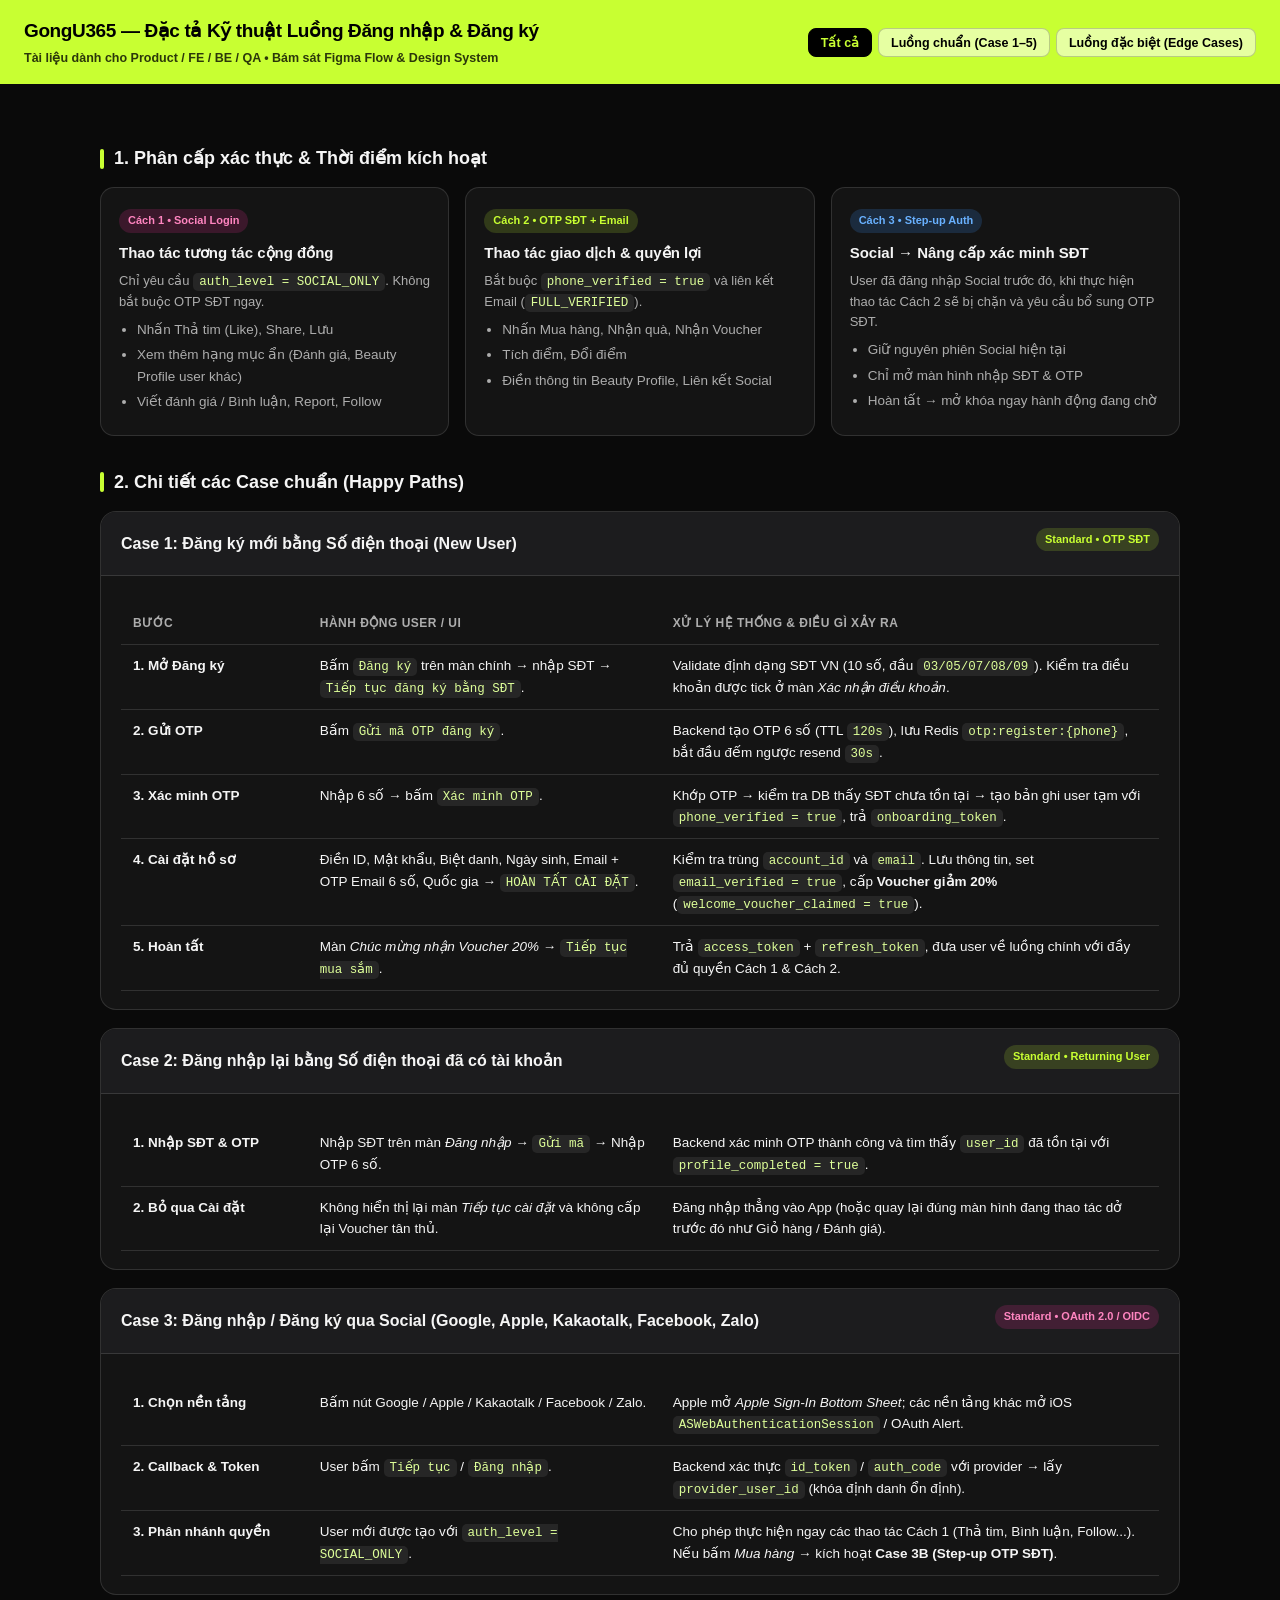
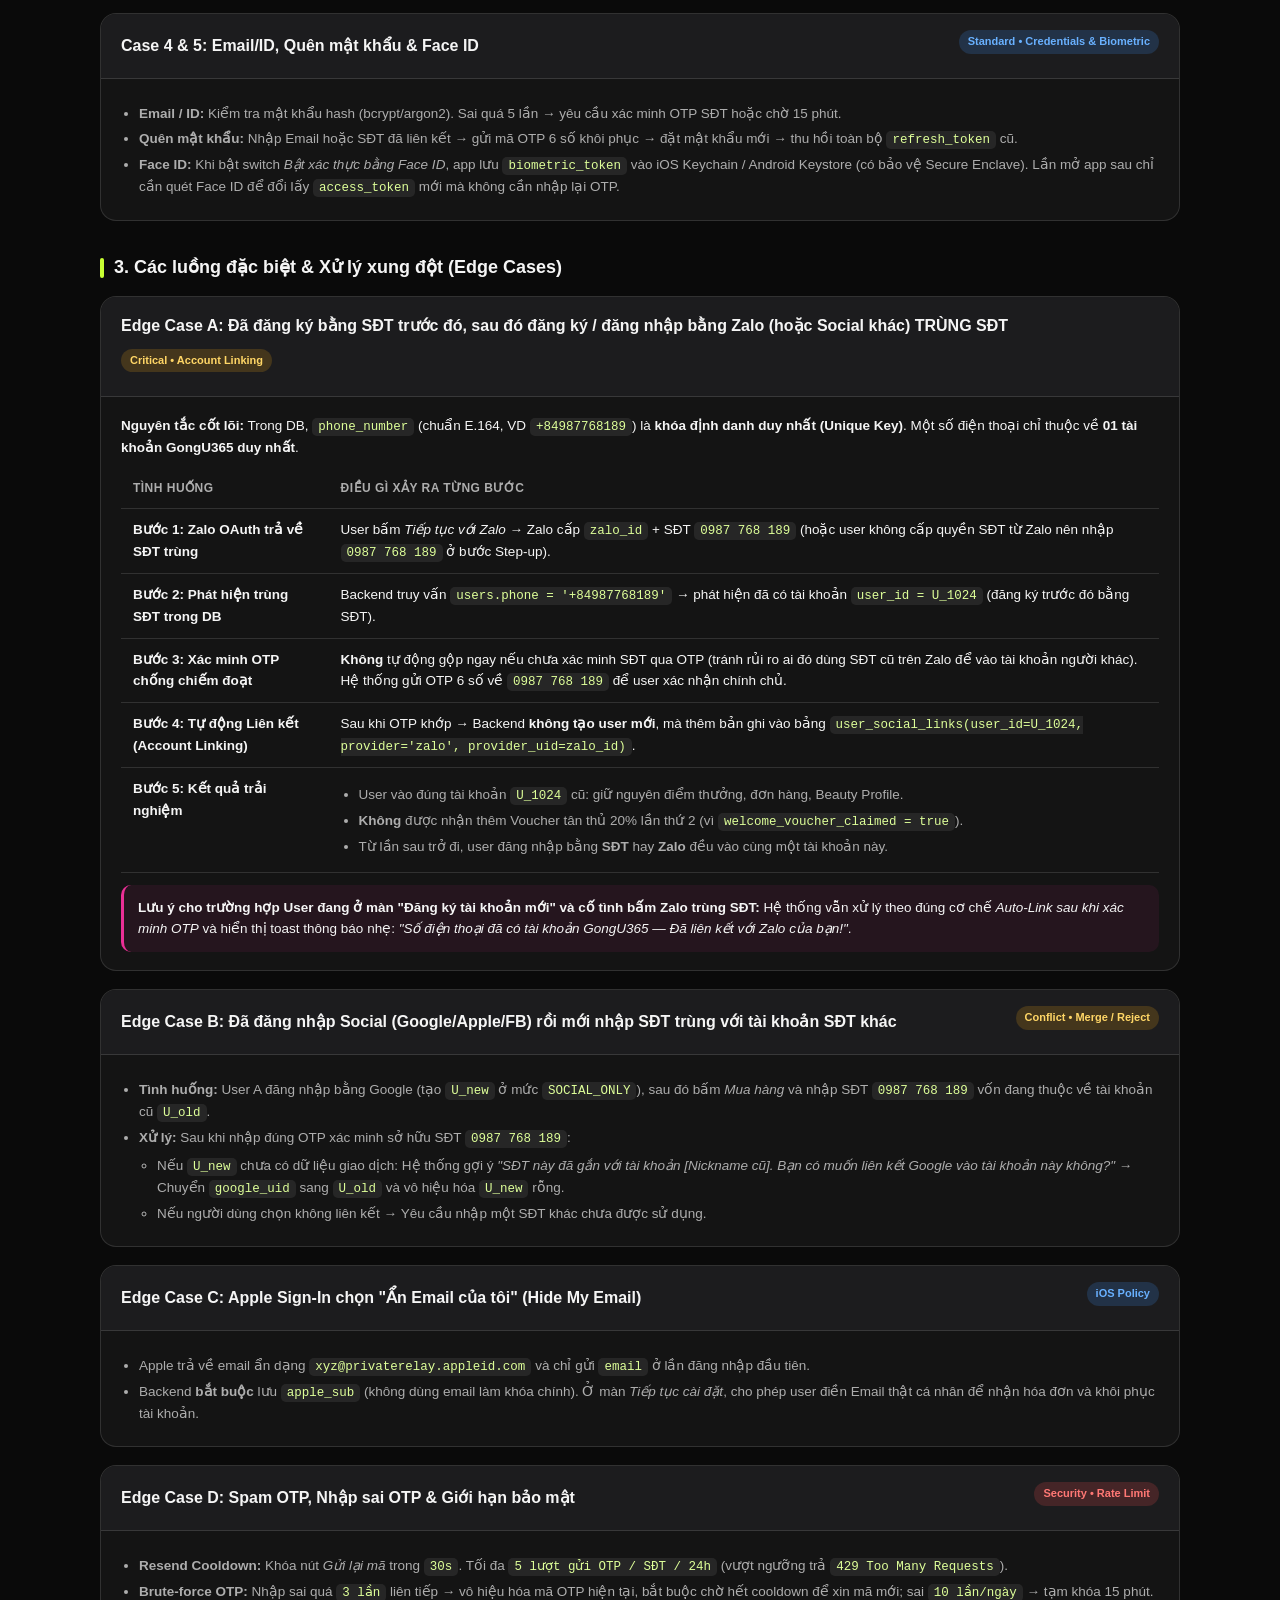
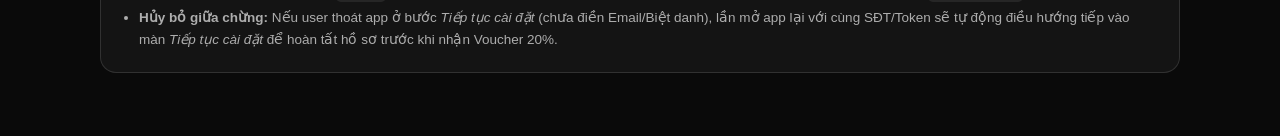
==== tech-spec.html @ d31e87d0 "docs: add technical login & edge-cases HTML spec" ====
<!DOCTYPE html>
<html lang="vi">
  <head>
    <meta charset="UTF-8" />
    <meta name="viewport" content="width=device-width, initial-scale=1.0" />
    <title>GongU365 — Tài liệu Kỹ thuật Luồng Đăng nhập &amp; Edge Cases</title>
    <style>
      :root {
        --bg: #0a0a0a;
        --surface: #141414;
        --surface-2: #1c1c1e;
        --border: rgba(255, 255, 255, 0.12);
        --text: #f5f5f5;
        --muted: rgba(255, 255, 255, 0.65);
        --lime: #c8ff32;
        --soft-lime: #deff99;
        --pink: #eb2f96;
        --green: #52c41a;
        --amber: #faad14;
        --red: #ff4d4f;
        --blue: #4096ff;
      }

      * {
        box-sizing: border-box;
      }

      body {
        margin: 0;
        font-family: "Inter", -apple-system, BlinkMacSystemFont, "Segoe UI", Roboto, sans-serif;
        background: var(--bg);
        color: var(--text);
        line-height: 1.6;
      }

      .topbar {
        background: var(--lime);
        color: #000;
        padding: 16px 24px;
        position: sticky;
        top: 0;
        z-index: 20;
        display: flex;
        flex-wrap: wrap;
        align-items: center;
        justify-content: space-between;
        gap: 12px;
      }

      .topbar h1 {
        margin: 0;
        font-size: 19px;
        font-weight: 800;
        letter-spacing: -0.02em;
      }

      .topbar p {
        margin: 2px 0 0;
        font-size: 12.5px;
        font-weight: 600;
        opacity: 0.78;
      }

      .filter-bar {
        display: flex;
        gap: 6px;
        flex-wrap: wrap;
      }

      .filter-btn {
        border: 1px solid rgba(0, 0, 0, 0.2);
        background: rgba(255, 255, 255, 0.55);
        color: #000;
        padding: 6px 12px;
        border-radius: 8px;
        font-size: 12.5px;
        font-weight: 700;
        cursor: pointer;
      }

      .filter-btn.active {
        background: #000;
        color: var(--lime);
        border-color: #000;
      }

      .container {
        max-width: 1120px;
        margin: 0 auto;
        padding: 28px 20px 60px;
      }

      .section-title {
        font-size: 18px;
        font-weight: 800;
        margin: 32px 0 14px;
        display: flex;
        align-items: center;
        gap: 10px;
      }

      .section-title::before {
        content: "";
        width: 4px;
        height: 20px;
        background: var(--lime);
        border-radius: 4px;
      }

      .grid-3 {
        display: grid;
        grid-template-columns: repeat(3, 1fr);
        gap: 16px;
      }

      @media (max-width: 860px) {
        .grid-3 {
          grid-template-columns: 1fr;
        }
      }

      .card {
        background: var(--surface);
        border: 1px solid var(--border);
        border-radius: 14px;
        padding: 18px;
      }

      .badge {
        display: inline-block;
        font-size: 11px;
        font-weight: 700;
        padding: 3px 9px;
        border-radius: 999px;
        margin-bottom: 8px;
      }

      .badge.lime { background: rgba(200, 255, 50, 0.16); color: var(--lime); }
      .badge.pink { background: rgba(235, 47, 150, 0.18); color: #ff85c0; }
      .badge.blue { background: rgba(64, 150, 255, 0.18); color: #69b1ff; }
      .badge.amber { background: rgba(250, 173, 20, 0.18); color: #ffd666; }
      .badge.red { background: rgba(255, 77, 79, 0.18); color: #ff7875; }

      .case-card {
        background: var(--surface);
        border: 1px solid var(--border);
        border-radius: 16px;
        margin-bottom: 18px;
        overflow: hidden;
      }

      .case-head {
        padding: 16px 20px;
        background: var(--surface-2);
        border-bottom: 1px solid var(--border);
        display: flex;
        flex-wrap: wrap;
        align-items: center;
        justify-content: space-between;
        gap: 10px;
      }

      .case-head h3 {
        margin: 0;
        font-size: 16px;
        font-weight: 700;
      }

      .case-body {
        padding: 18px 20px;
      }

      .step-table {
        width: 100%;
        border-collapse: collapse;
        margin-top: 10px;
        font-size: 13.5px;
      }

      .step-table th,
      .step-table td {
        text-align: left;
        padding: 10px 12px;
        border-bottom: 1px solid var(--border);
        vertical-align: top;
      }

      .step-table th {
        color: var(--muted);
        font-size: 12px;
        text-transform: uppercase;
        letter-spacing: 0.04em;
      }

      code {
        background: rgba(255, 255, 255, 0.08);
        padding: 2px 6px;
        border-radius: 5px;
        font-family: ui-monospace, SFMono-Regular, Menlo, monospace;
        font-size: 12.5px;
        color: var(--soft-lime);
      }

      .callout {
        margin-top: 12px;
        padding: 12px 14px;
        border-radius: 10px;
        border-left: 3px solid var(--pink);
        background: rgba(235, 47, 150, 0.08);
        font-size: 13.5px;
      }

      .callout.warn {
        border-left-color: var(--amber);
        background: rgba(250, 173, 20, 0.08);
      }

      ul {
        margin: 6px 0 0;
        padding-left: 18px;
        font-size: 13.5px;
        color: var(--muted);
      }

      li {
        margin-bottom: 4px;
      }

      .hidden {
        display: none !important;
      }
    </style>
  </head>
  <body>
    <header class="topbar">
      <div>
        <h1>GongU365 — Đặc tả Kỹ thuật Luồng Đăng nhập &amp; Đăng ký</h1>
        <p>Tài liệu dành cho Product / FE / BE / QA • Bám sát Figma Flow &amp; Design System</p>
      </div>
      <div class="filter-bar">
        <button class="filter-btn active" data-filter="all">Tất cả</button>
        <button class="filter-btn" data-filter="standard">Luồng chuẩn (Case 1–5)</button>
        <button class="filter-btn" data-filter="edge">Luồng đặc biệt (Edge Cases)</button>
      </div>
    </header>

    <main class="container">
      <!-- 1. Ma trận Trigger -->
      <h2 class="section-title">1. Phân cấp xác thực &amp; Thời điểm kích hoạt</h2>
      <div class="grid-3">
        <div class="card">
          <span class="badge pink">Cách 1 • Social Login</span>
          <h3 style="margin:0 0 6px;font-size:15px;">Thao tác tương tác cộng đồng</h3>
          <p style="margin:0;font-size:13px;color:var(--muted);">
            Chỉ yêu cầu <code>auth_level = SOCIAL_ONLY</code>. Không bắt buộc OTP SĐT ngay.
          </p>
          <ul>
            <li>Nhấn Thả tim (Like), Share, Lưu</li>
            <li>Xem thêm hạng mục ẩn (Đánh giá, Beauty Profile user khác)</li>
            <li>Viết đánh giá / Bình luận, Report, Follow</li>
          </ul>
        </div>
        <div class="card">
          <span class="badge lime">Cách 2 • OTP SĐT + Email</span>
          <h3 style="margin:0 0 6px;font-size:15px;">Thao tác giao dịch &amp; quyền lợi</h3>
          <p style="margin:0;font-size:13px;color:var(--muted);">
            Bắt buộc <code>phone_verified = true</code> và liên kết Email (<code>FULL_VERIFIED</code>).
          </p>
          <ul>
            <li>Nhấn Mua hàng, Nhận quà, Nhận Voucher</li>
            <li>Tích điểm, Đổi điểm</li>
            <li>Điền thông tin Beauty Profile, Liên kết Social</li>
          </ul>
        </div>
        <div class="card">
          <span class="badge blue">Cách 3 • Step-up Auth</span>
          <h3 style="margin:0 0 6px;font-size:15px;">Social → Nâng cấp xác minh SĐT</h3>
          <p style="margin:0;font-size:13px;color:var(--muted);">
            User đã đăng nhập Social trước đó, khi thực hiện thao tác Cách 2 sẽ bị chặn và yêu cầu bổ sung OTP SĐT.
          </p>
          <ul>
            <li>Giữ nguyên phiên Social hiện tại</li>
            <li>Chỉ mở màn hình nhập SĐT &amp; OTP</li>
            <li>Hoàn tất → mở khóa ngay hành động đang chờ</li>
          </ul>
        </div>
      </div>

      <!-- 2. Luồng chuẩn -->
      <h2 class="section-title" data-group="standard">2. Chi tiết các Case chuẩn (Happy Paths)</h2>

      <article class="case-card" data-group="standard">
        <div class="case-head">
          <h3>Case 1: Đăng ký mới bằng Số điện thoại (New User)</h3>
          <span class="badge lime">Standard • OTP SĐT</span>
        </div>
        <div class="case-body">
          <table class="step-table">
            <thead>
              <tr>
                <th style="width:18%">Bước</th>
                <th style="width:34%">Hành động User / UI</th>
                <th>Xử lý hệ thống &amp; Điều gì xảy ra</th>
              </tr>
            </thead>
            <tbody>
              <tr>
                <td><strong>1. Mở Đăng ký</strong></td>
                <td>Bấm <code>Đăng ký</code> trên màn chính → nhập SĐT → <code>Tiếp tục đăng ký bằng SĐT</code>.</td>
                <td>Validate định dạng SĐT VN (10 số, đầu <code>03/05/07/08/09</code>). Kiểm tra điều khoản được tick ở màn <em>Xác nhận điều khoản</em>.</td>
              </tr>
              <tr>
                <td><strong>2. Gửi OTP</strong></td>
                <td>Bấm <code>Gửi mã OTP đăng ký</code>.</td>
                <td>Backend tạo OTP 6 số (TTL <code>120s</code>), lưu Redis <code>otp:register:{phone}</code>, bắt đầu đếm ngược resend <code>30s</code>.</td>
              </tr>
              <tr>
                <td><strong>3. Xác minh OTP</strong></td>
                <td>Nhập 6 số → bấm <code>Xác minh OTP</code>.</td>
                <td>Khớp OTP → kiểm tra DB thấy SĐT chưa tồn tại → tạo bản ghi user tạm với <code>phone_verified = true</code>, trả <code>onboarding_token</code>.</td>
              </tr>
              <tr>
                <td><strong>4. Cài đặt hồ sơ</strong></td>
                <td>Điền ID, Mật khẩu, Biệt danh, Ngày sinh, Email + OTP Email 6 số, Quốc gia → <code>HOÀN TẤT CÀI ĐẶT</code>.</td>
                <td>Kiểm tra trùng <code>account_id</code> và <code>email</code>. Lưu thông tin, set <code>email_verified = true</code>, cấp <strong>Voucher giảm 20%</strong> (<code>welcome_voucher_claimed = true</code>).</td>
              </tr>
              <tr>
                <td><strong>5. Hoàn tất</strong></td>
                <td>Màn <em>Chúc mừng nhận Voucher 20%</em> → <code>Tiếp tục mua sắm</code>.</td>
                <td>Trả <code>access_token</code> + <code>refresh_token</code>, đưa user về luồng chính với đầy đủ quyền Cách 1 &amp; Cách 2.</td>
              </tr>
            </tbody>
          </table>
        </div>
      </article>

      <article class="case-card" data-group="standard">
        <div class="case-head">
          <h3>Case 2: Đăng nhập lại bằng Số điện thoại đã có tài khoản</h3>
          <span class="badge lime">Standard • Returning User</span>
        </div>
        <div class="case-body">
          <table class="step-table">
            <tbody>
              <tr>
                <td style="width:18%"><strong>1. Nhập SĐT &amp; OTP</strong></td>
                <td style="width:34%">Nhập SĐT trên màn <em>Đăng nhập</em> → <code>Gửi mã</code> → Nhập OTP 6 số.</td>
                <td>Backend xác minh OTP thành công và tìm thấy <code>user_id</code> đã tồn tại với <code>profile_completed = true</code>.</td>
              </tr>
              <tr>
                <td><strong>2. Bỏ qua Cài đặt</strong></td>
                <td>Không hiển thị lại màn <em>Tiếp tục cài đặt</em> và không cấp lại Voucher tân thủ.</td>
                <td>Đăng nhập thẳng vào App (hoặc quay lại đúng màn hình đang thao tác dở trước đó như Giỏ hàng / Đánh giá).</td>
              </tr>
            </tbody>
          </table>
        </div>
      </article>

      <article class="case-card" data-group="standard">
        <div class="case-head">
          <h3>Case 3: Đăng nhập / Đăng ký qua Social (Google, Apple, Kakaotalk, Facebook, Zalo)</h3>
          <span class="badge pink">Standard • OAuth 2.0 / OIDC</span>
        </div>
        <div class="case-body">
          <table class="step-table">
            <tbody>
              <tr>
                <td style="width:18%"><strong>1. Chọn nền tảng</strong></td>
                <td style="width:34%">Bấm nút Google / Apple / Kakaotalk / Facebook / Zalo.</td>
                <td>Apple mở <em>Apple Sign-In Bottom Sheet</em>; các nền tảng khác mở iOS <code>ASWebAuthenticationSession</code> / OAuth Alert.</td>
              </tr>
              <tr>
                <td><strong>2. Callback &amp; Token</strong></td>
                <td>User bấm <code>Tiếp tục</code> / <code>Đăng nhập</code>.</td>
                <td>Backend xác thực <code>id_token</code> / <code>auth_code</code> với provider → lấy <code>provider_user_id</code> (khóa định danh ổn định).</td>
              </tr>
              <tr>
                <td><strong>3. Phân nhánh quyền</strong></td>
                <td>User mới được tạo với <code>auth_level = SOCIAL_ONLY</code>.</td>
                <td>Cho phép thực hiện ngay các thao tác Cách 1 (Thả tim, Bình luận, Follow...). Nếu bấm <em>Mua hàng</em> → kích hoạt <strong>Case 3B (Step-up OTP SĐT)</strong>.</td>
              </tr>
            </tbody>
          </table>
        </div>
      </article>

      <article class="case-card" data-group="standard">
        <div class="case-head">
          <h3>Case 4 &amp; 5: Email/ID, Quên mật khẩu &amp; Face ID</h3>
          <span class="badge blue">Standard • Credentials &amp; Biometric</span>
        </div>
        <div class="case-body">
          <ul>
            <li><strong>Email / ID:</strong> Kiểm tra mật khẩu hash (bcrypt/argon2). Sai quá 5 lần → yêu cầu xác minh OTP SĐT hoặc chờ 15 phút.</li>
            <li><strong>Quên mật khẩu:</strong> Nhập Email hoặc SĐT đã liên kết → gửi mã OTP 6 số khôi phục → đặt mật khẩu mới → thu hồi toàn bộ <code>refresh_token</code> cũ.</li>
            <li><strong>Face ID:</strong> Khi bật switch <em>Bật xác thực bằng Face ID</em>, app lưu <code>biometric_token</code> vào iOS Keychain / Android Keystore (có bảo vệ Secure Enclave). Lần mở app sau chỉ cần quét Face ID để đổi lấy <code>access_token</code> mới mà không cần nhập lại OTP.</li>
          </ul>
        </div>
      </article>

      <!-- 3. Các luồng đặc biệt (Edge Cases) -->
      <h2 class="section-title" data-group="edge">3. Các luồng đặc biệt &amp; Xử lý xung đột (Edge Cases)</h2>

      <article class="case-card" data-group="edge">
        <div class="case-head">
          <h3>Edge Case A: Đã đăng ký bằng SĐT trước đó, sau đó đăng ký / đăng nhập bằng Zalo (hoặc Social khác) TRÙNG SĐT</h3>
          <span class="badge amber">Critical • Account Linking</span>
        </div>
        <div class="case-body">
          <p style="margin:0 0 10px;font-size:13.5px;">
            <strong>Nguyên tắc cốt lõi:</strong> Trong DB, <code>phone_number</code> (chuẩn E.164, VD <code>+84987768189</code>) là <strong>khóa định danh duy nhất (Unique Key)</strong>. Một số điện thoại chỉ thuộc về <strong>01 tài khoản GongU365 duy nhất</strong>.
          </p>
          <table class="step-table">
            <thead>
              <tr>
                <th style="width:20%">Tình huống</th>
                <th>Điều gì xảy ra từng bước</th>
              </tr>
            </thead>
            <tbody>
              <tr>
                <td><strong>Bước 1: Zalo OAuth trả về SĐT trùng</strong></td>
                <td>User bấm <em>Tiếp tục với Zalo</em> → Zalo cấp <code>zalo_id</code> + SĐT <code>0987 768 189</code> (hoặc user không cấp quyền SĐT từ Zalo nên nhập <code>0987 768 189</code> ở bước Step-up).</td>
              </tr>
              <tr>
                <td><strong>Bước 2: Phát hiện trùng SĐT trong DB</strong></td>
                <td>Backend truy vấn <code>users.phone = '+84987768189'</code> → phát hiện đã có tài khoản <code>user_id = U_1024</code> (đăng ký trước đó bằng SĐT).</td>
              </tr>
              <tr>
                <td><strong>Bước 3: Xác minh OTP chống chiếm đoạt</strong></td>
                <td><strong>Không</strong> tự động gộp ngay nếu chưa xác minh SĐT qua OTP (tránh rủi ro ai đó dùng SĐT cũ trên Zalo để vào tài khoản người khác). Hệ thống gửi OTP 6 số về <code>0987 768 189</code> để user xác nhận chính chủ.</td>
              </tr>
              <tr>
                <td><strong>Bước 4: Tự động Liên kết (Account Linking)</strong></td>
                <td>Sau khi OTP khớp → Backend <strong>không tạo user mới</strong>, mà thêm bản ghi vào bảng <code>user_social_links(user_id=U_1024, provider='zalo', provider_uid=zalo_id)</code>.</td>
              </tr>
              <tr>
                <td><strong>Bước 5: Kết quả trải nghiệm</strong></td>
                <td>
                  <ul>
                    <li>User vào đúng tài khoản <code>U_1024</code> cũ: giữ nguyên điểm thưởng, đơn hàng, Beauty Profile.</li>
                    <li><strong>Không</strong> được nhận thêm Voucher tân thủ 20% lần thứ 2 (vì <code>welcome_voucher_claimed = true</code>).</li>
                    <li>Từ lần sau trở đi, user đăng nhập bằng <strong>SĐT</strong> hay <strong>Zalo</strong> đều vào cùng một tài khoản này.</li>
                  </ul>
                </td>
              </tr>
            </tbody>
          </table>
          <div class="callout">
            <strong>Lưu ý cho trường hợp User đang ở màn "Đăng ký tài khoản mới" và cố tình bấm Zalo trùng SĐT:</strong> Hệ thống vẫn xử lý theo đúng cơ chế <em>Auto-Link sau khi xác minh OTP</em> và hiển thị toast thông báo nhẹ: <em>"Số điện thoại đã có tài khoản GongU365 — Đã liên kết với Zalo của bạn!"</em>.
          </div>
        </div>
      </article>

      <article class="case-card" data-group="edge">
        <div class="case-head">
          <h3>Edge Case B: Đã đăng nhập Social (Google/Apple/FB) rồi mới nhập SĐT trùng với tài khoản SĐT khác</h3>
          <span class="badge amber">Conflict • Merge / Reject</span>
        </div>
        <div class="case-body">
          <ul>
            <li><strong>Tình huống:</strong> User A đăng nhập bằng Google (tạo <code>U_new</code> ở mức <code>SOCIAL_ONLY</code>), sau đó bấm <em>Mua hàng</em> và nhập SĐT <code>0987 768 189</code> vốn đang thuộc về tài khoản cũ <code>U_old</code>.</li>
            <li><strong>Xử lý:</strong> Sau khi nhập đúng OTP xác minh sở hữu SĐT <code>0987 768 189</code>:
              <ul>
                <li>Nếu <code>U_new</code> chưa có dữ liệu giao dịch: Hệ thống gợi ý <em>"SĐT này đã gắn với tài khoản [Nickname cũ]. Bạn có muốn liên kết Google vào tài khoản này không?"</em> → Chuyển <code>google_uid</code> sang <code>U_old</code> và vô hiệu hóa <code>U_new</code> rỗng.</li>
                <li>Nếu người dùng chọn không liên kết → Yêu cầu nhập một SĐT khác chưa được sử dụng.</li>
              </ul>
            </li>
          </ul>
        </div>
      </article>

      <article class="case-card" data-group="edge">
        <div class="case-head">
          <h3>Edge Case C: Apple Sign-In chọn "Ẩn Email của tôi" (Hide My Email)</h3>
          <span class="badge blue">iOS Policy</span>
        </div>
        <div class="case-body">
          <ul>
            <li>Apple trả về email ẩn dạng <code>xyz@privaterelay.appleid.com</code> và chỉ gửi <code>email</code> ở lần đăng nhập đầu tiên.</li>
            <li>Backend <strong>bắt buộc</strong> lưu <code>apple_sub</code> (không dùng email làm khóa chính). Ở màn <em>Tiếp tục cài đặt</em>, cho phép user điền Email thật cá nhân để nhận hóa đơn và khôi phục tài khoản.</li>
          </ul>
        </div>
      </article>

      <article class="case-card" data-group="edge">
        <div class="case-head">
          <h3>Edge Case D: Spam OTP, Nhập sai OTP &amp; Giới hạn bảo mật</h3>
          <span class="badge red">Security • Rate Limit</span>
        </div>
        <div class="case-body">
          <ul>
            <li><strong>Resend Cooldown:</strong> Khóa nút <em>Gửi lại mã</em> trong <code>30s</code>. Tối đa <code>5 lượt gửi OTP / SĐT / 24h</code> (vượt ngưỡng trả <code>429 Too Many Requests</code>).</li>
            <li><strong>Brute-force OTP:</strong> Nhập sai quá <code>3 lần</code> liên tiếp → vô hiệu hóa mã OTP hiện tại, bắt buộc chờ hết cooldown để xin mã mới; sai <code>10 lần/ngày</code> → tạm khóa 15 phút.</li>
            <li><strong>Hủy bỏ giữa chừng:</strong> Nếu user thoát app ở bước <em>Tiếp tục cài đặt</em> (chưa điền Email/Biệt danh), lần mở app lại với cùng SĐT/Token sẽ tự động điều hướng tiếp vào màn <em>Tiếp tục cài đặt</em> để hoàn tất hồ sơ trước khi nhận Voucher 20%.</li>
          </ul>
        </div>
      </article>
    </main>

    <script>
      document.querySelectorAll(".filter-btn").forEach((btn) => {
        btn.addEventListener("click", () => {
          document.querySelectorAll(".filter-btn").forEach((b) => b.classList.remove("active"));
          btn.classList.add("active");
          const f = btn.dataset.filter;
          document.querySelectorAll("[data-group]").forEach((el) => {
            if (f === "all" || el.dataset.group === f) {
              el.classList.remove("hidden");
            } else {
              el.classList.add("hidden");
            }
          });
        });
      });
    </script>
  </body>
</html>
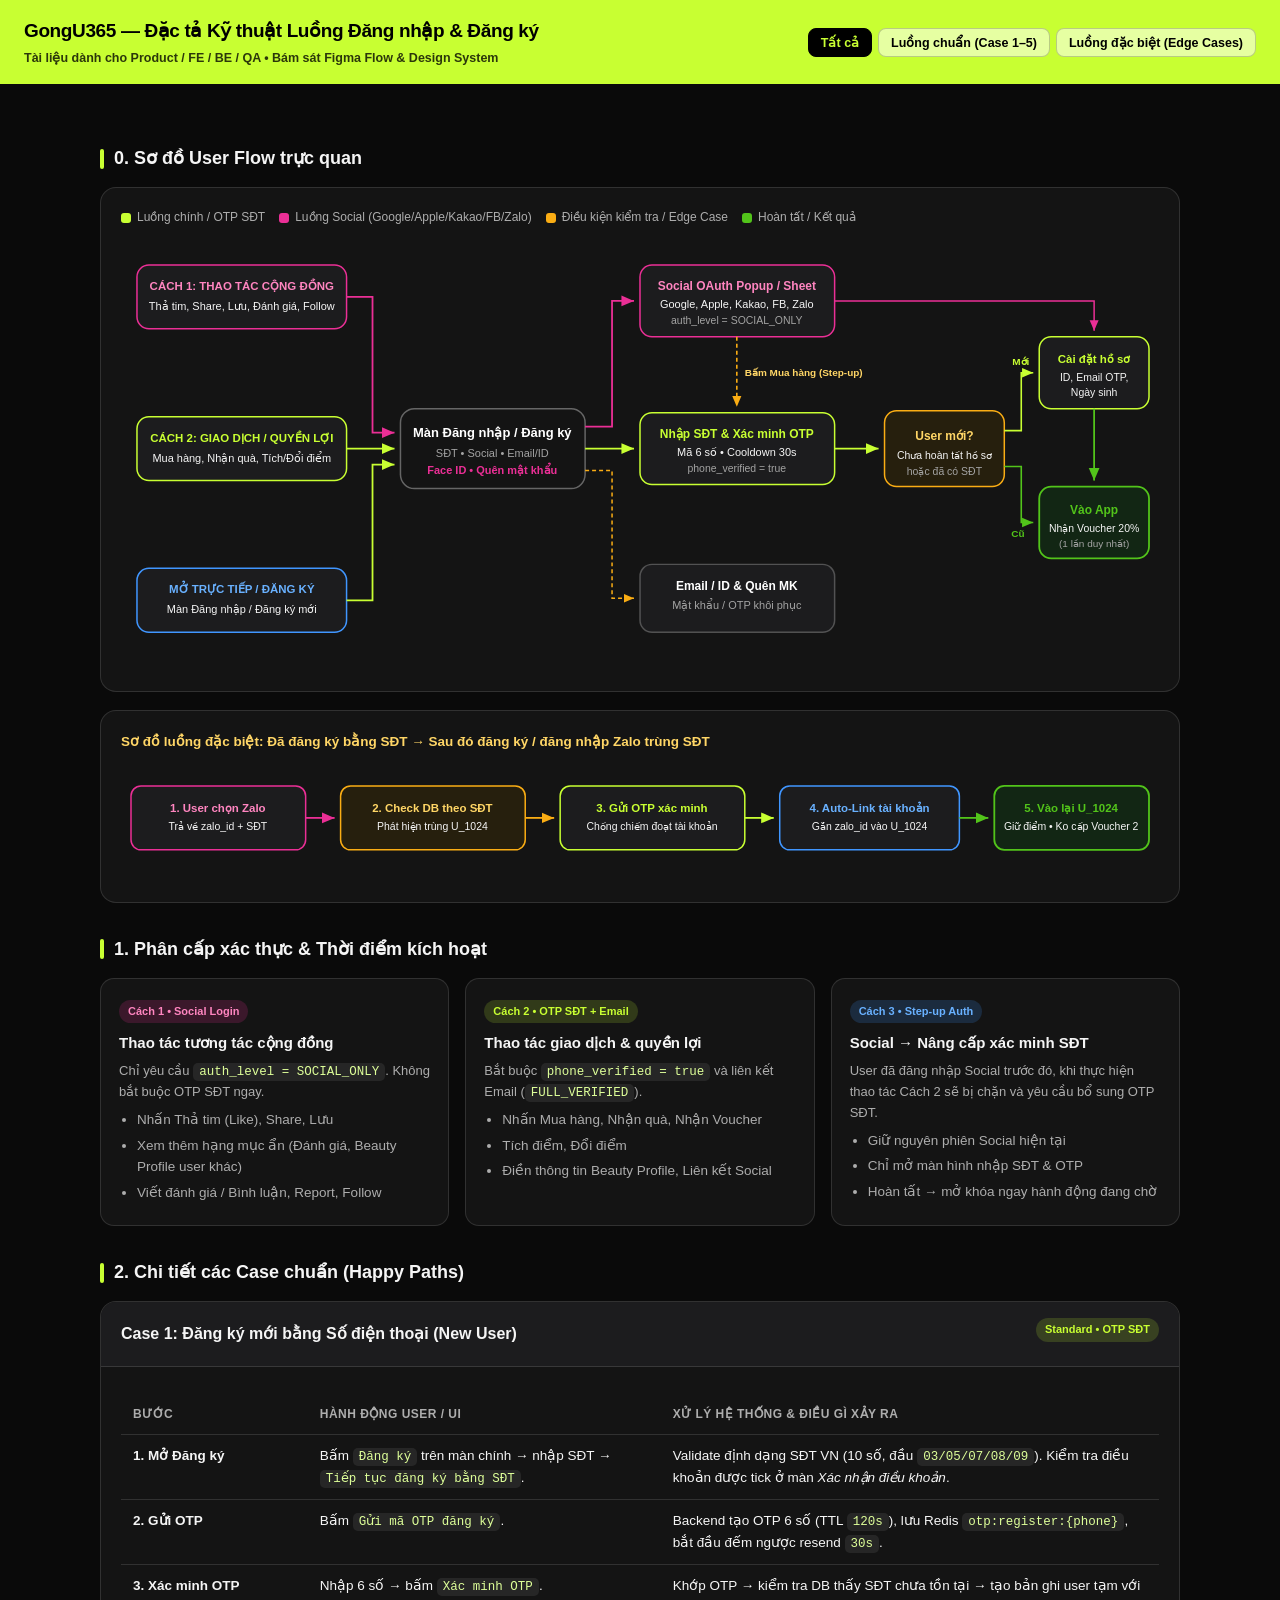
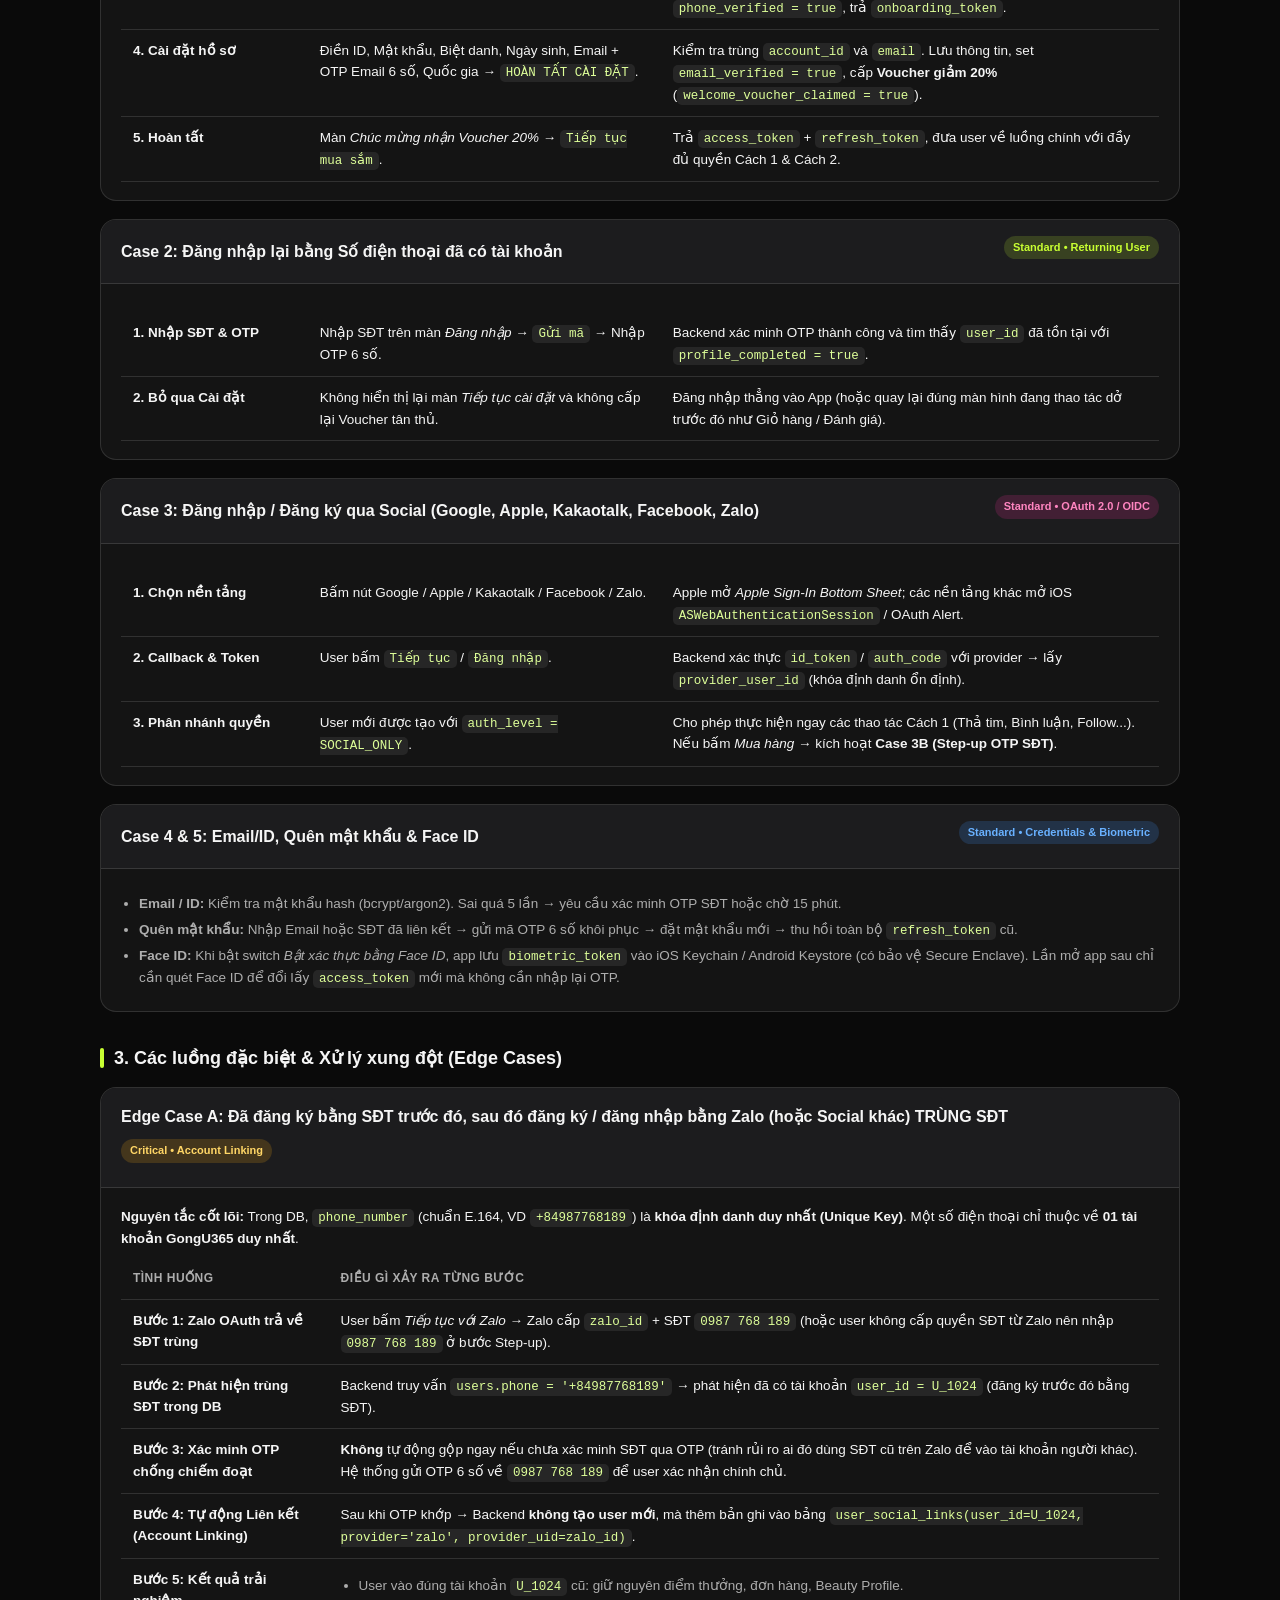
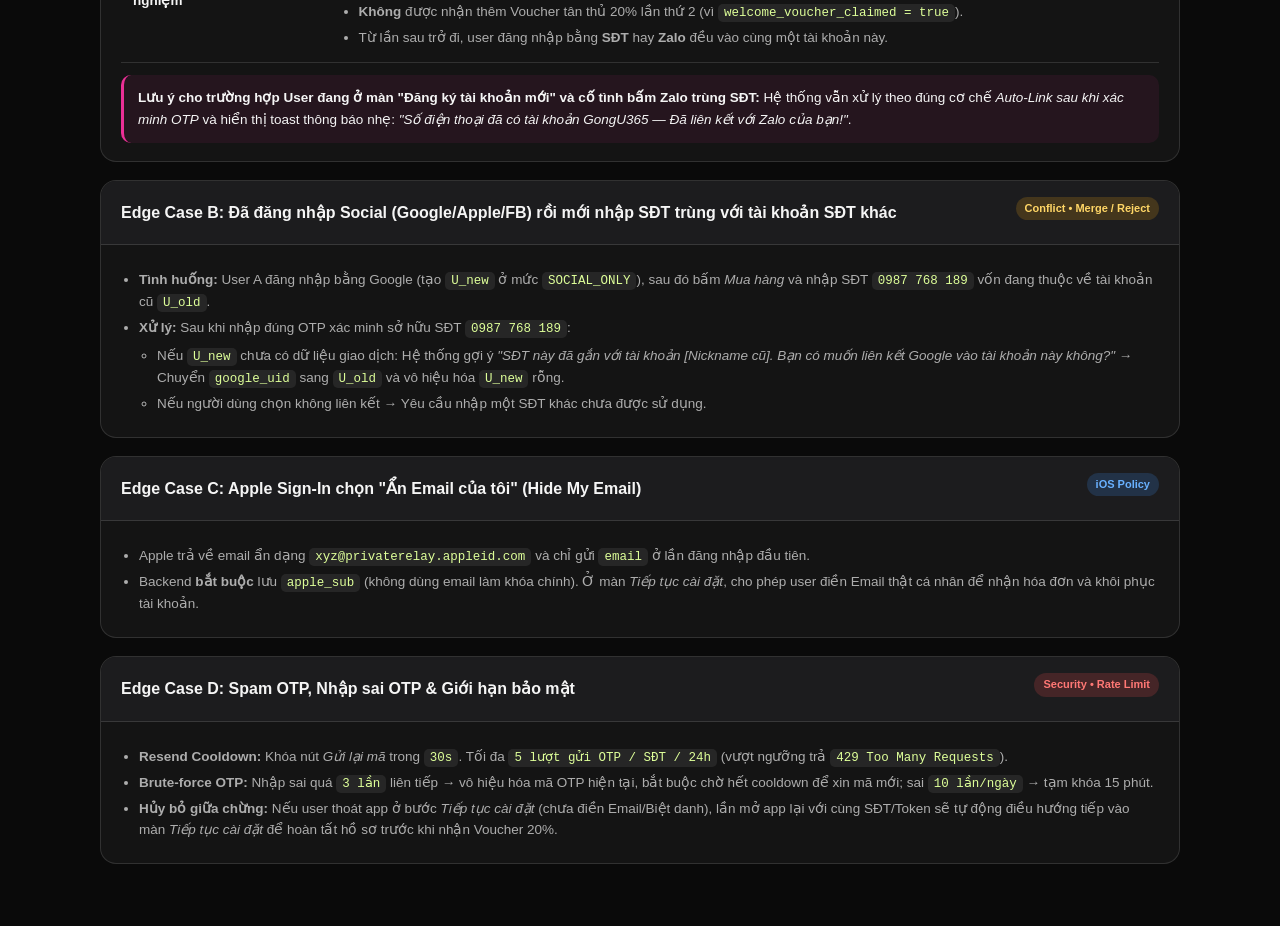
==== commit 25337b41: "docs: add visual SVG user flow diagrams to tech-spec.html" ====
--- a/tech-spec.html
+++ b/tech-spec.html
@@ -229,6 +229,44 @@
       .hidden {
         display: none !important;
       }
+
+      /* Visual User Flow Diagram */
+      .flow-board {
+        background: var(--surface);
+        border: 1px solid var(--border);
+        border-radius: 16px;
+        padding: 20px;
+        overflow-x: auto;
+        margin-bottom: 18px;
+      }
+
+      .flow-legend {
+        display: flex;
+        flex-wrap: wrap;
+        gap: 14px;
+        margin-bottom: 14px;
+        font-size: 12px;
+        color: var(--muted);
+      }
+
+      .legend-item {
+        display: inline-flex;
+        align-items: center;
+        gap: 6px;
+      }
+
+      .legend-dot {
+        width: 10px;
+        height: 10px;
+        border-radius: 3px;
+      }
+
+      .flow-svg {
+        width: 100%;
+        min-width: 920px;
+        height: auto;
+        display: block;
+      }
     </style>
   </head>
   <body>
@@ -245,6 +283,141 @@
     </header>
 
     <main class="container">
+      <!-- 0. Visual User Flow Diagrams -->
+      <h2 class="section-title">0. Sơ đồ User Flow trực quan</h2>
+      <div class="flow-board">
+        <div class="flow-legend">
+          <span class="legend-item"><span class="legend-dot" style="background:#c8ff32"></span> Luồng chính / OTP SĐT</span>
+          <span class="legend-item"><span class="legend-dot" style="background:#eb2f96"></span> Luồng Social (Google/Apple/Kakao/FB/Zalo)</span>
+          <span class="legend-item"><span class="legend-dot" style="background:#faad14"></span> Điều kiện kiểm tra / Edge Case</span>
+          <span class="legend-item"><span class="legend-dot" style="background:#52c41a"></span> Hoàn tất / Kết quả</span>
+        </div>
+
+        <svg class="flow-svg" viewBox="0 0 1040 430" xmlns="http://www.w3.org/2000/svg" font-family="Inter, sans-serif">
+          <defs>
+            <marker id="arr-lime" markerWidth="8" markerHeight="8" refX="7" refY="4" orient="auto">
+              <path d="M0,1 L7,4 L0,7 Z" fill="#c8ff32" />
+            </marker>
+            <marker id="arr-pink" markerWidth="8" markerHeight="8" refX="7" refY="4" orient="auto">
+              <path d="M0,1 L7,4 L0,7 Z" fill="#eb2f96" />
+            </marker>
+            <marker id="arr-amber" markerWidth="8" markerHeight="8" refX="7" refY="4" orient="auto">
+              <path d="M0,1 L7,4 L0,7 Z" fill="#faad14" />
+            </marker>
+            <marker id="arr-green" markerWidth="8" markerHeight="8" refX="7" refY="4" orient="auto">
+              <path d="M0,1 L7,4 L0,7 Z" fill="#52c41a" />
+            </marker>
+          </defs>
+
+          <!-- Row 1: Triggers -->
+          <rect x="16" y="24" width="210" height="64" rx="12" fill="#1c1c1e" stroke="#eb2f96" stroke-width="1.5"/>
+          <text x="121" y="49" text-anchor="middle" fill="#ff85c0" font-size="11.5" font-weight="700">CÁCH 1: THAO TÁC CỘNG ĐỒNG</text>
+          <text x="121" y="69" text-anchor="middle" fill="#f5f5f5" font-size="11">Thả tim, Share, Lưu, Đánh giá, Follow</text>
+
+          <rect x="16" y="176" width="210" height="64" rx="12" fill="#1c1c1e" stroke="#c8ff32" stroke-width="1.5"/>
+          <text x="121" y="201" text-anchor="middle" fill="#c8ff32" font-size="11.5" font-weight="700">CÁCH 2: GIAO DỊCH / QUYỀN LỢI</text>
+          <text x="121" y="221" text-anchor="middle" fill="#f5f5f5" font-size="11">Mua hàng, Nhận quà, Tích/Đổi điểm</text>
+
+          <rect x="16" y="328" width="210" height="64" rx="12" fill="#1c1c1e" stroke="#4096ff" stroke-width="1.5"/>
+          <text x="121" y="353" text-anchor="middle" fill="#69b1ff" font-size="11.5" font-weight="700">MỞ TRỰC TIẾP / ĐĂNG KÝ</text>
+          <text x="121" y="373" text-anchor="middle" fill="#f5f5f5" font-size="11">Màn Đăng nhập / Đăng ký mới</text>
+
+          <!-- Center Node: Auth Screen -->
+          <rect x="280" y="168" width="185" height="80" rx="14" fill="#141414" stroke="#ffffff" stroke-opacity="0.35" stroke-width="1.5"/>
+          <text x="372" y="196" text-anchor="middle" fill="#ffffff" font-size="13" font-weight="800">Màn Đăng nhập / Đăng ký</text>
+          <text x="372" y="216" text-anchor="middle" fill="#a3a3a3" font-size="11">SĐT • Social • Email/ID</text>
+          <text x="372" y="233" text-anchor="middle" fill="#eb2f96" font-size="11" font-weight="600">Face ID • Quên mật khẩu</text>
+
+          <!-- Arrows Triggers -> Auth -->
+          <path d="M226 56 L252 56 L252 192 L274 192" fill="none" stroke="#eb2f96" stroke-width="1.8" marker-end="url(#arr-pink)"/>
+          <path d="M226 208 L274 208" fill="none" stroke="#c8ff32" stroke-width="1.8" marker-end="url(#arr-lime)"/>
+          <path d="M226 360 L252 360 L252 224 L274 224" fill="none" stroke="#c8ff32" stroke-width="1.8" marker-end="url(#arr-lime)"/>
+
+          <!-- Branch Top: Social OAuth -->
+          <rect x="520" y="24" width="195" height="72" rx="12" fill="#1c1c1e" stroke="#eb2f96" stroke-width="1.5"/>
+          <text x="617" y="49" text-anchor="middle" fill="#ff85c0" font-size="12" font-weight="700">Social OAuth Popup / Sheet</text>
+          <text x="617" y="67" text-anchor="middle" fill="#f5f5f5" font-size="11">Google, Apple, Kakao, FB, Zalo</text>
+          <text x="617" y="83" text-anchor="middle" fill="#a3a3a3" font-size="10.5">auth_level = SOCIAL_ONLY</text>
+
+          <!-- Branch Middle: OTP SĐT -->
+          <rect x="520" y="172" width="195" height="72" rx="12" fill="#1c1c1e" stroke="#c8ff32" stroke-width="1.5"/>
+          <text x="617" y="197" text-anchor="middle" fill="#c8ff32" font-size="12" font-weight="700">Nhập SĐT &amp; Xác minh OTP</text>
+          <text x="617" y="215" text-anchor="middle" fill="#f5f5f5" font-size="11">Mã 6 số • Cooldown 30s</text>
+          <text x="617" y="231" text-anchor="middle" fill="#a3a3a3" font-size="10.5">phone_verified = true</text>
+
+          <!-- Branch Bottom: Email / Quên MK -->
+          <rect x="520" y="324" width="195" height="68" rx="12" fill="#1c1c1e" stroke="#ffffff" stroke-opacity="0.25" stroke-width="1.5"/>
+          <text x="617" y="350" text-anchor="middle" fill="#ffffff" font-size="12" font-weight="700">Email / ID &amp; Quên MK</text>
+          <text x="617" y="369" text-anchor="middle" fill="#a3a3a3" font-size="11">Mật khẩu / OTP khôi phục</text>
+
+          <!-- Arrows Auth -> Branches -->
+          <path d="M465 186 L492 186 L492 60 L514 60" fill="none" stroke="#eb2f96" stroke-width="1.8" marker-end="url(#arr-pink)"/>
+          <path d="M465 208 L514 208" fill="none" stroke="#c8ff32" stroke-width="1.8" marker-end="url(#arr-lime)"/>
+          <path d="M465 230 L492 230 L492 358 L514 358" fill="none" stroke="#faad14" stroke-width="1.5" stroke-dasharray="4 3" marker-end="url(#arr-amber)"/>
+
+          <!-- Decision: New or Existing User -->
+          <rect x="765" y="170" width="120" height="76" rx="12" fill="#261f0d" stroke="#faad14" stroke-width="1.5"/>
+          <text x="825" y="199" text-anchor="middle" fill="#ffd666" font-size="12" font-weight="700">User mới?</text>
+          <text x="825" y="218" text-anchor="middle" fill="#f5f5f5" font-size="10.5">Chưa hoàn tất hồ sơ</text>
+          <text x="825" y="234" text-anchor="middle" fill="#a3a3a3" font-size="10.5">hoặc đã có SĐT</text>
+
+          <path d="M715 208 L759 208" fill="none" stroke="#c8ff32" stroke-width="1.8" marker-end="url(#arr-lime)"/>
+          <!-- Step-up arrow from Social to OTP when buying -->
+          <path d="M617 96 L617 166" fill="none" stroke="#faad14" stroke-width="1.6" stroke-dasharray="4 3" marker-end="url(#arr-amber)"/>
+          <text x="625" y="135" fill="#ffd666" font-size="10" font-weight="600">Bấm Mua hàng (Step-up)</text>
+
+          <!-- Setup + Voucher -->
+          <rect x="920" y="96" width="110" height="72" rx="12" fill="#1c1c1e" stroke="#c8ff32" stroke-width="1.5"/>
+          <text x="975" y="122" text-anchor="middle" fill="#c8ff32" font-size="11.5" font-weight="700">Cài đặt hồ sơ</text>
+          <text x="975" y="140" text-anchor="middle" fill="#f5f5f5" font-size="10.5">ID, Email OTP,</text>
+          <text x="975" y="155" text-anchor="middle" fill="#f5f5f5" font-size="10.5">Ngày sinh</text>
+
+          <rect x="920" y="246" width="110" height="72" rx="12" fill="#122614" stroke="#52c41a" stroke-width="1.8"/>
+          <text x="975" y="274" text-anchor="middle" fill="#52c41a" font-size="12" font-weight="800">Vào App</text>
+          <text x="975" y="292" text-anchor="middle" fill="#f5f5f5" font-size="10.5">Nhận Voucher 20%</text>
+          <text x="975" y="307" text-anchor="middle" fill="#a3a3a3" font-size="10">(1 lần duy nhất)</text>
+
+          <path d="M885 190 L902 190 L902 132 L914 132" fill="none" stroke="#c8ff32" stroke-width="1.6" marker-end="url(#arr-lime)"/>
+          <text x="893" y="124" fill="#c8ff32" font-size="10" font-weight="700">Mới</text>
+          <path d="M975 168 L975 240" fill="none" stroke="#52c41a" stroke-width="1.8" marker-end="url(#arr-green)"/>
+          <path d="M885 226 L902 226 L902 282 L914 282" fill="none" stroke="#52c41a" stroke-width="1.6" marker-end="url(#arr-green)"/>
+          <text x="892" y="297" fill="#52c41a" font-size="10" font-weight="700">Cũ</text>
+          <path d="M715 60 L975 60 L975 90" fill="none" stroke="#eb2f96" stroke-width="1.5" marker-end="url(#arr-pink)"/>
+        </svg>
+      </div>
+
+      <div class="flow-board">
+        <div style="font-size:13.5px;font-weight:700;margin-bottom:10px;color:#ffd666;">
+          Sơ đồ luồng đặc biệt: Đã đăng ký bằng SĐT → Sau đó đăng ký / đăng nhập Zalo trùng SĐT
+        </div>
+        <svg class="flow-svg" viewBox="0 0 1040 120" xmlns="http://www.w3.org/2000/svg" font-family="Inter, sans-serif">
+          <rect x="10" y="24" width="175" height="64" rx="10" fill="#1c1c1e" stroke="#eb2f96" stroke-width="1.5"/>
+          <text x="97" y="50" text-anchor="middle" fill="#ff85c0" font-size="11.5" font-weight="700">1. User chọn Zalo</text>
+          <text x="97" y="68" text-anchor="middle" fill="#f5f5f5" font-size="10.5">Trả về zalo_id + SĐT</text>
+
+          <rect x="220" y="24" width="185" height="64" rx="10" fill="#261f0d" stroke="#faad14" stroke-width="1.5"/>
+          <text x="312" y="50" text-anchor="middle" fill="#ffd666" font-size="11.5" font-weight="700">2. Check DB theo SĐT</text>
+          <text x="312" y="68" text-anchor="middle" fill="#f5f5f5" font-size="10.5">Phát hiện trùng U_1024</text>
+
+          <rect x="440" y="24" width="185" height="64" rx="10" fill="#1c1c1e" stroke="#c8ff32" stroke-width="1.5"/>
+          <text x="532" y="50" text-anchor="middle" fill="#c8ff32" font-size="11.5" font-weight="700">3. Gửi OTP xác minh</text>
+          <text x="532" y="68" text-anchor="middle" fill="#f5f5f5" font-size="10.5">Chống chiếm đoạt tài khoản</text>
+
+          <rect x="660" y="24" width="180" height="64" rx="10" fill="#1c1c1e" stroke="#4096ff" stroke-width="1.5"/>
+          <text x="750" y="50" text-anchor="middle" fill="#69b1ff" font-size="11.5" font-weight="700">4. Auto-Link tài khoản</text>
+          <text x="750" y="68" text-anchor="middle" fill="#f5f5f5" font-size="10.5">Gắn zalo_id vào U_1024</text>
+
+          <rect x="875" y="24" width="155" height="64" rx="10" fill="#122614" stroke="#52c41a" stroke-width="1.8"/>
+          <text x="952" y="50" text-anchor="middle" fill="#52c41a" font-size="11.5" font-weight="800">5. Vào lại U_1024</text>
+          <text x="952" y="68" text-anchor="middle" fill="#f5f5f5" font-size="10.5">Giữ điểm • Ko cấp Voucher 2</text>
+
+          <path d="M185 56 L214 56" fill="none" stroke="#eb2f96" stroke-width="1.8" marker-end="url(#arr-pink)"/>
+          <path d="M405 56 L434 56" fill="none" stroke="#faad14" stroke-width="1.8" marker-end="url(#arr-amber)"/>
+          <path d="M625 56 L654 56" fill="none" stroke="#c8ff32" stroke-width="1.8" marker-end="url(#arr-lime)"/>
+          <path d="M840 56 L869 56" fill="none" stroke="#52c41a" stroke-width="1.8" marker-end="url(#arr-green)"/>
+        </svg>
+      </div>
+
       <!-- 1. Ma trận Trigger -->
       <h2 class="section-title">1. Phân cấp xác thực &amp; Thời điểm kích hoạt</h2>
       <div class="grid-3">
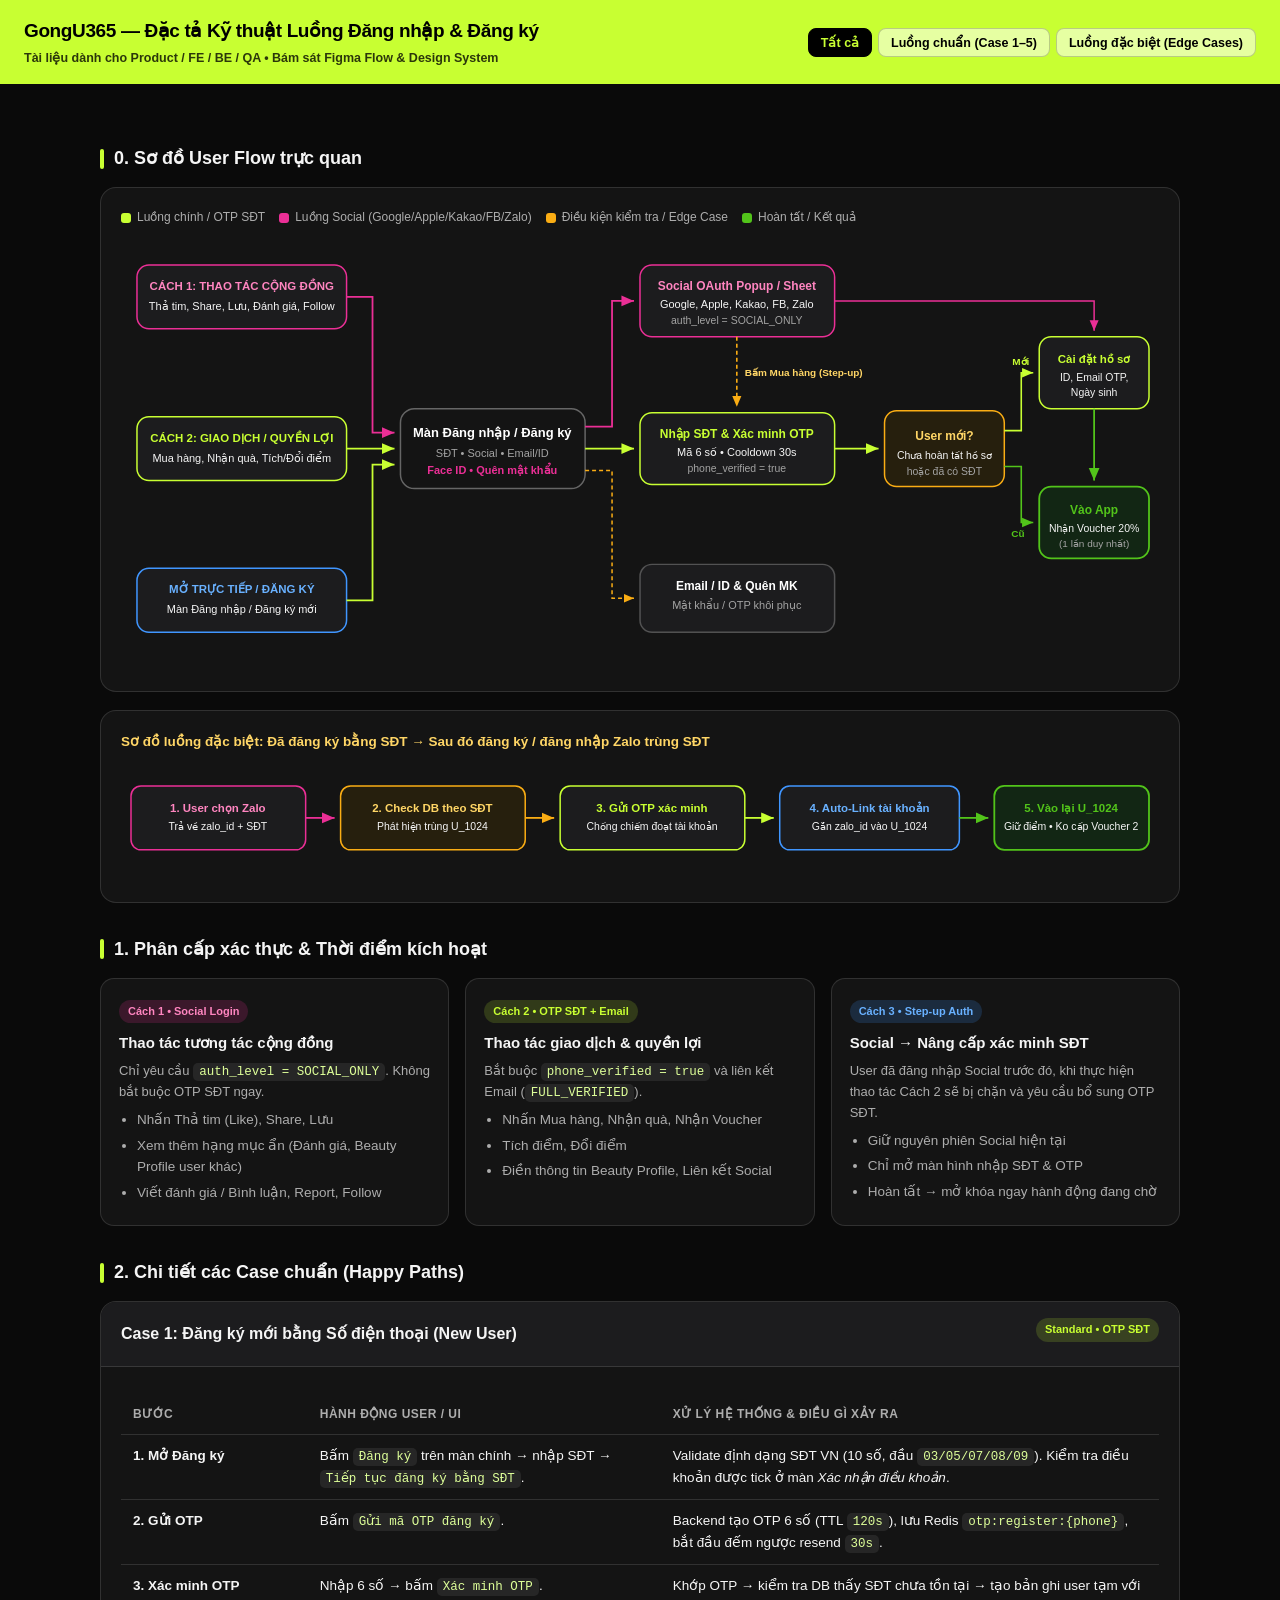
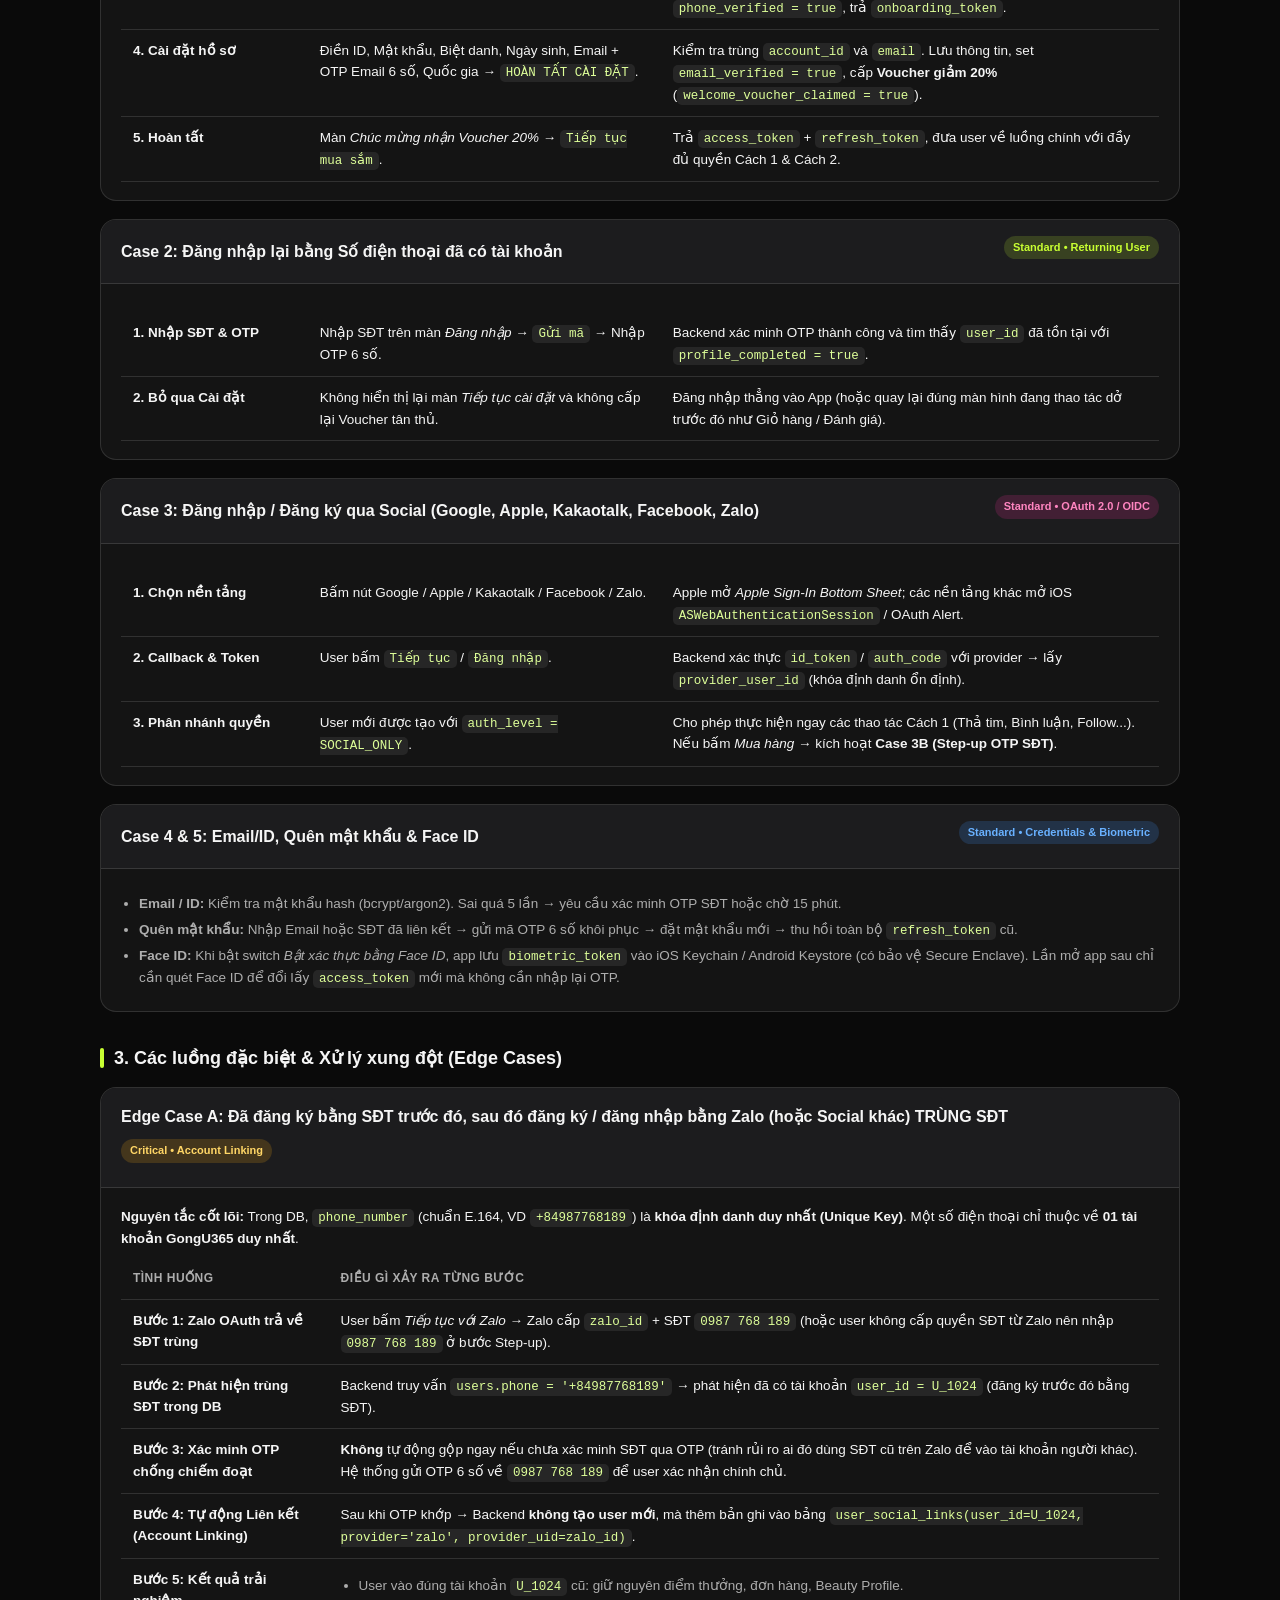
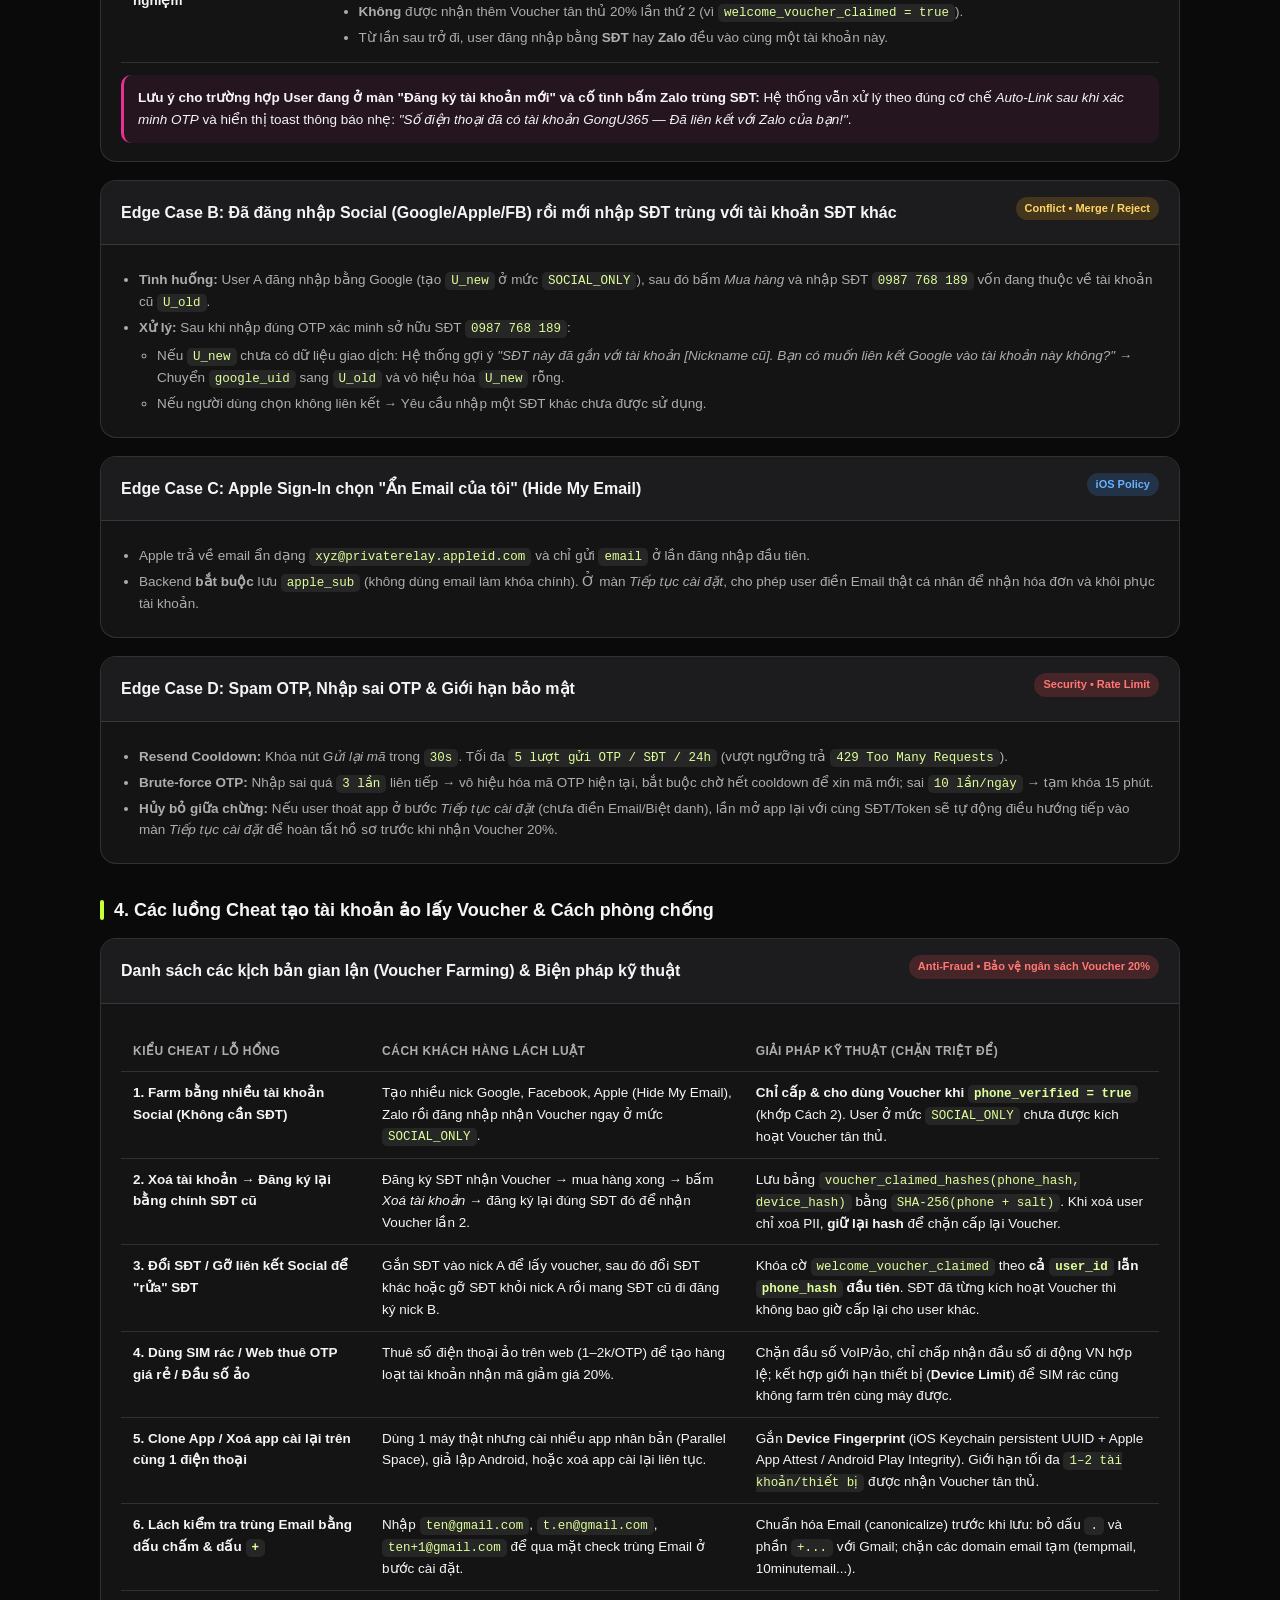
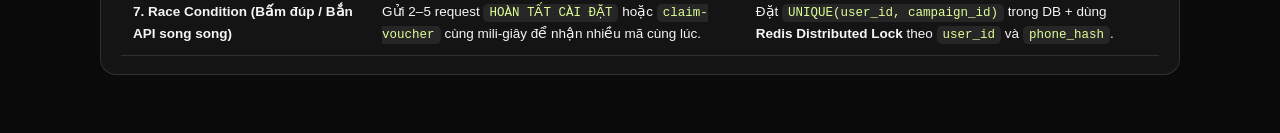
==== commit ebea6de3: "docs: publish tech-spec.html to Vercel" ====
--- a/tech-spec.html
+++ b/tech-spec.html
@@ -670,6 +670,64 @@
           </ul>
         </div>
       </article>
+
+      <!-- 4. Anti-Fraud / Cheat Voucher -->
+      <h2 class="section-title" data-group="edge">4. Các luồng Cheat tạo tài khoản ảo lấy Voucher &amp; Cách phòng chống</h2>
+
+      <article class="case-card" data-group="edge">
+        <div class="case-head">
+          <h3>Danh sách các kịch bản gian lận (Voucher Farming) &amp; Biện pháp kỹ thuật</h3>
+          <span class="badge red">Anti-Fraud • Bảo vệ ngân sách Voucher 20%</span>
+        </div>
+        <div class="case-body">
+          <table class="step-table">
+            <thead>
+              <tr>
+                <th style="width:24%">Kiểu Cheat / Lỗ hổng</th>
+                <th style="width:36%">Cách khách hàng lách luật</th>
+                <th>Giải pháp kỹ thuật (Chặn triệt để)</th>
+              </tr>
+            </thead>
+            <tbody>
+              <tr>
+                <td><strong>1. Farm bằng nhiều tài khoản Social (Không cần SĐT)</strong></td>
+                <td>Tạo nhiều nick Google, Facebook, Apple (Hide My Email), Zalo rồi đăng nhập nhận Voucher ngay ở mức <code>SOCIAL_ONLY</code>.</td>
+                <td><strong>Chỉ cấp &amp; cho dùng Voucher khi <code>phone_verified = true</code></strong> (khớp Cách 2). User ở mức <code>SOCIAL_ONLY</code> chưa được kích hoạt Voucher tân thủ.</td>
+              </tr>
+              <tr>
+                <td><strong>2. Xoá tài khoản → Đăng ký lại bằng chính SĐT cũ</strong></td>
+                <td>Đăng ký SĐT nhận Voucher → mua hàng xong → bấm <em>Xoá tài khoản</em> → đăng ký lại đúng SĐT đó để nhận Voucher lần 2.</td>
+                <td>Lưu bảng <code>voucher_claimed_hashes(phone_hash, device_hash)</code> bằng <code>SHA-256(phone + salt)</code>. Khi xoá user chỉ xoá PII, <strong>giữ lại hash</strong> để chặn cấp lại Voucher.</td>
+              </tr>
+              <tr>
+                <td><strong>3. Đổi SĐT / Gỡ liên kết Social để "rửa" SĐT</strong></td>
+                <td>Gắn SĐT vào nick A để lấy voucher, sau đó đổi SĐT khác hoặc gỡ SĐT khỏi nick A rồi mang SĐT cũ đi đăng ký nick B.</td>
+                <td>Khóa cờ <code>welcome_voucher_claimed</code> theo <strong>cả <code>user_id</code> lẫn <code>phone_hash</code> đầu tiên</strong>. SĐT đã từng kích hoạt Voucher thì không bao giờ cấp lại cho user khác.</td>
+              </tr>
+              <tr>
+                <td><strong>4. Dùng SIM rác / Web thuê OTP giá rẻ / Đầu số ảo</strong></td>
+                <td>Thuê số điện thoại ảo trên web (1–2k/OTP) để tạo hàng loạt tài khoản nhận mã giảm giá 20%.</td>
+                <td>Chặn đầu số VoIP/ảo, chỉ chấp nhận đầu số di động VN hợp lệ; kết hợp giới hạn thiết bị (<strong>Device Limit</strong>) để SIM rác cũng không farm trên cùng máy được.</td>
+              </tr>
+              <tr>
+                <td><strong>5. Clone App / Xoá app cài lại trên cùng 1 điện thoại</strong></td>
+                <td>Dùng 1 máy thật nhưng cài nhiều app nhân bản (Parallel Space), giả lập Android, hoặc xoá app cài lại liên tục.</td>
+                <td>Gắn <strong>Device Fingerprint</strong> (iOS Keychain persistent UUID + Apple App Attest / Android Play Integrity). Giới hạn tối đa <code>1–2 tài khoản/thiết bị</code> được nhận Voucher tân thủ.</td>
+              </tr>
+              <tr>
+                <td><strong>6. Lách kiểm tra trùng Email bằng dấu chấm &amp; dấu <code>+</code></strong></td>
+                <td>Nhập <code>ten@gmail.com</code>, <code>t.en@gmail.com</code>, <code>ten+1@gmail.com</code> để qua mặt check trùng Email ở bước cài đặt.</td>
+                <td>Chuẩn hóa Email (canonicalize) trước khi lưu: bỏ dấu <code>.</code> và phần <code>+...</code> với Gmail; chặn các domain email tạm (tempmail, 10minutemail...).</td>
+              </tr>
+              <tr>
+                <td><strong>7. Race Condition (Bấm đúp / Bắn API song song)</strong></td>
+                <td>Gửi 2–5 request <code>HOÀN TẤT CÀI ĐẶT</code> hoặc <code>claim-voucher</code> cùng mili-giây để nhận nhiều mã cùng lúc.</td>
+                <td>Đặt <code>UNIQUE(user_id, campaign_id)</code> trong DB + dùng <strong>Redis Distributed Lock</strong> theo <code>user_id</code> và <code>phone_hash</code>.</td>
+              </tr>
+            </tbody>
+          </table>
+        </div>
+      </article>
     </main>
 
     <script>
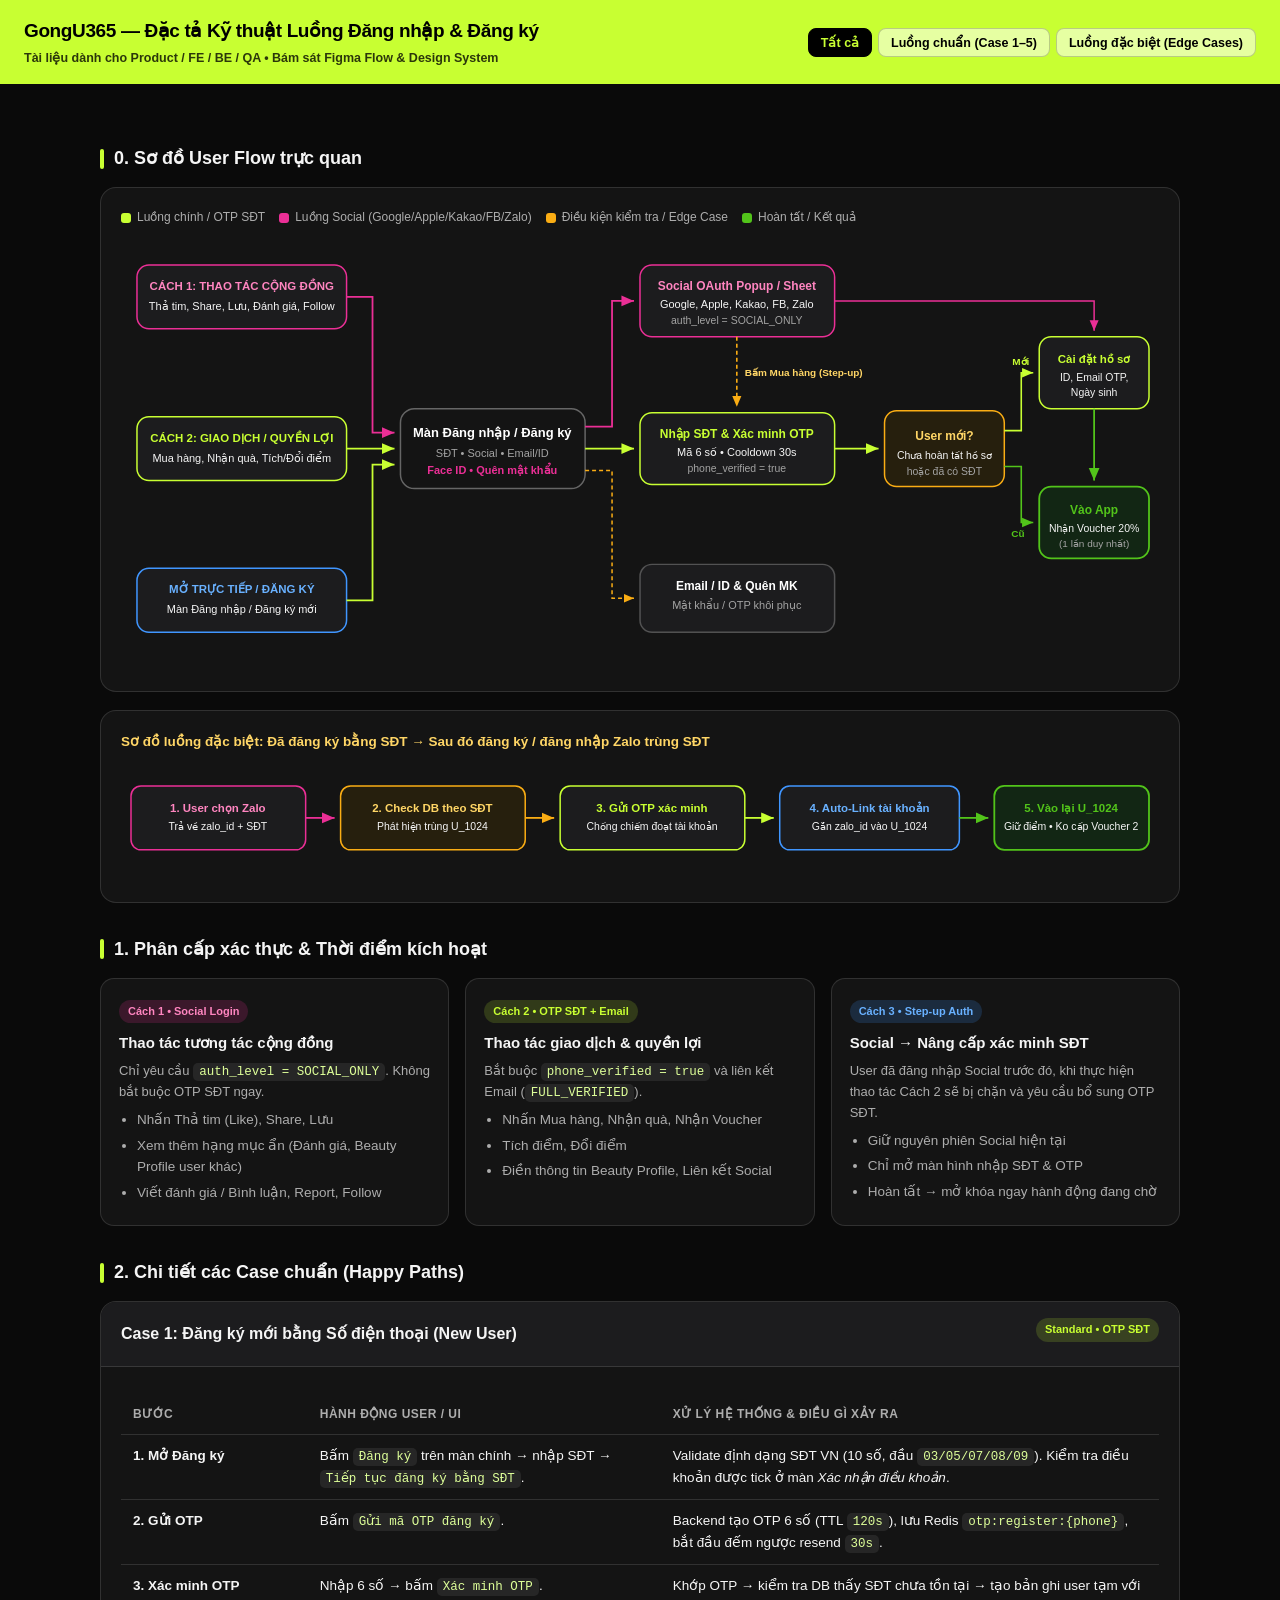
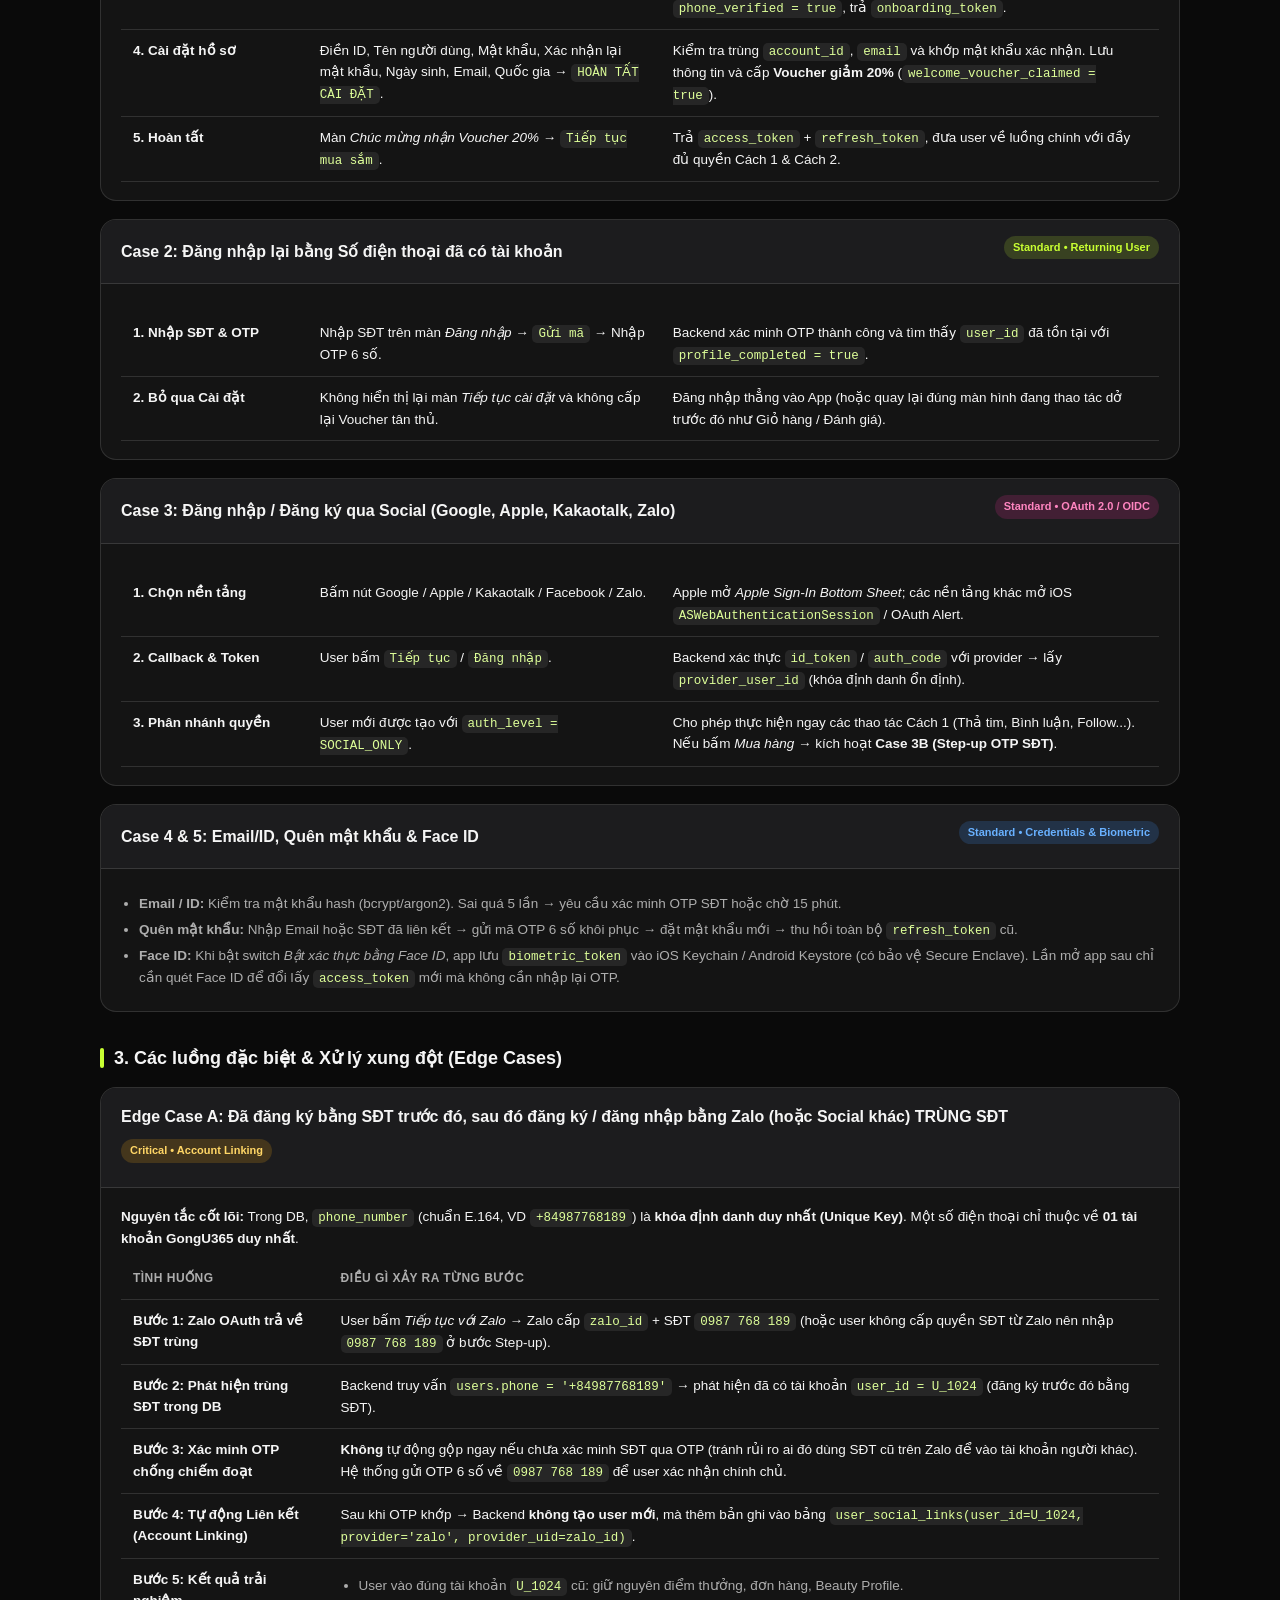
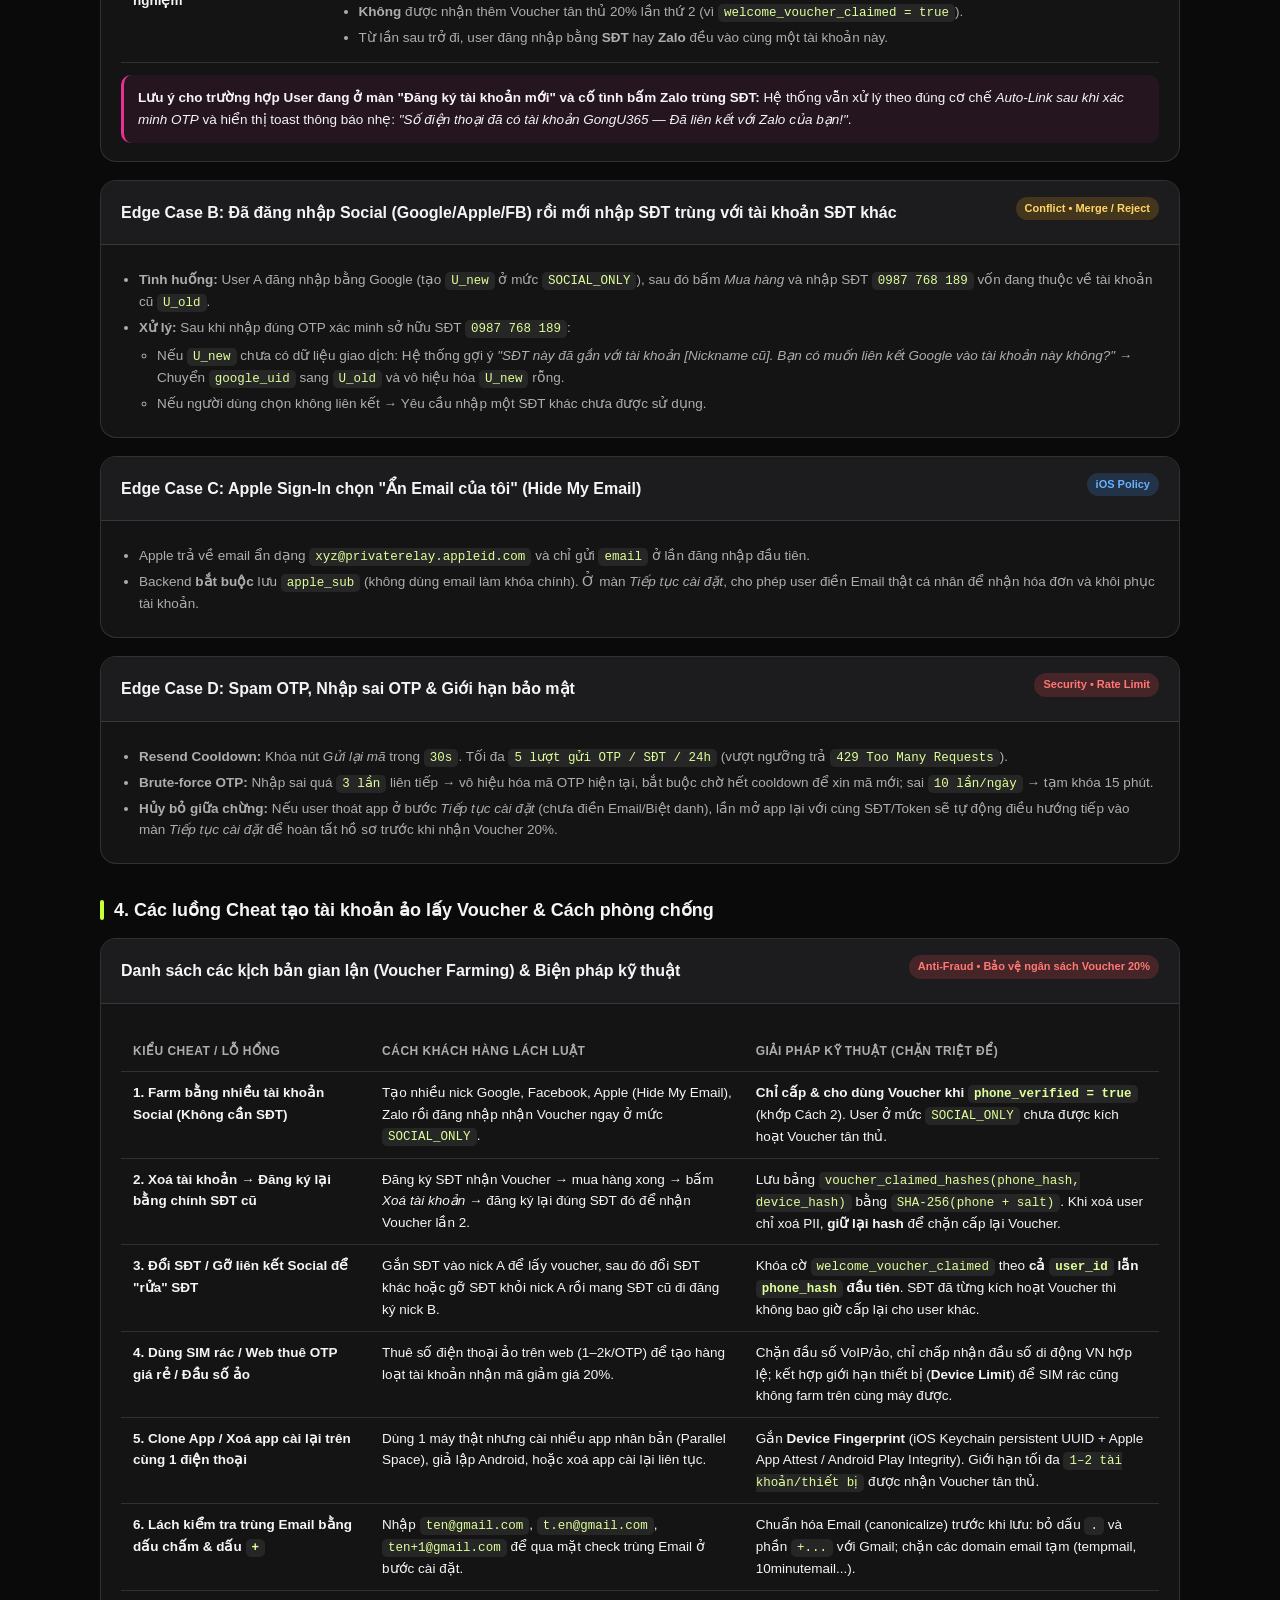
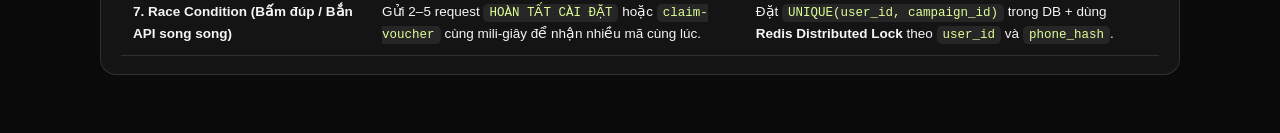
==== commit 4f36f882: "feat: remove Facebook & separate register, update profile setup fields" ====
--- a/tech-spec.html
+++ b/tech-spec.html
@@ -494,8 +494,8 @@
               </tr>
               <tr>
                 <td><strong>4. Cài đặt hồ sơ</strong></td>
-                <td>Điền ID, Mật khẩu, Biệt danh, Ngày sinh, Email + OTP Email 6 số, Quốc gia → <code>HOÀN TẤT CÀI ĐẶT</code>.</td>
-                <td>Kiểm tra trùng <code>account_id</code> và <code>email</code>. Lưu thông tin, set <code>email_verified = true</code>, cấp <strong>Voucher giảm 20%</strong> (<code>welcome_voucher_claimed = true</code>).</td>
+                <td>Điền ID, Tên người dùng, Mật khẩu, Xác nhận lại mật khẩu, Ngày sinh, Email, Quốc gia → <code>HOÀN TẤT CÀI ĐẶT</code>.</td>
+                <td>Kiểm tra trùng <code>account_id</code>, <code>email</code> và khớp mật khẩu xác nhận. Lưu thông tin và cấp <strong>Voucher giảm 20%</strong> (<code>welcome_voucher_claimed = true</code>).</td>
               </tr>
               <tr>
                 <td><strong>5. Hoàn tất</strong></td>
@@ -532,7 +532,7 @@
 
       <article class="case-card" data-group="standard">
         <div class="case-head">
-          <h3>Case 3: Đăng nhập / Đăng ký qua Social (Google, Apple, Kakaotalk, Facebook, Zalo)</h3>
+          <h3>Case 3: Đăng nhập / Đăng ký qua Social (Google, Apple, Kakaotalk, Zalo)</h3>
           <span class="badge pink">Standard • OAuth 2.0 / OIDC</span>
         </div>
         <div class="case-body">
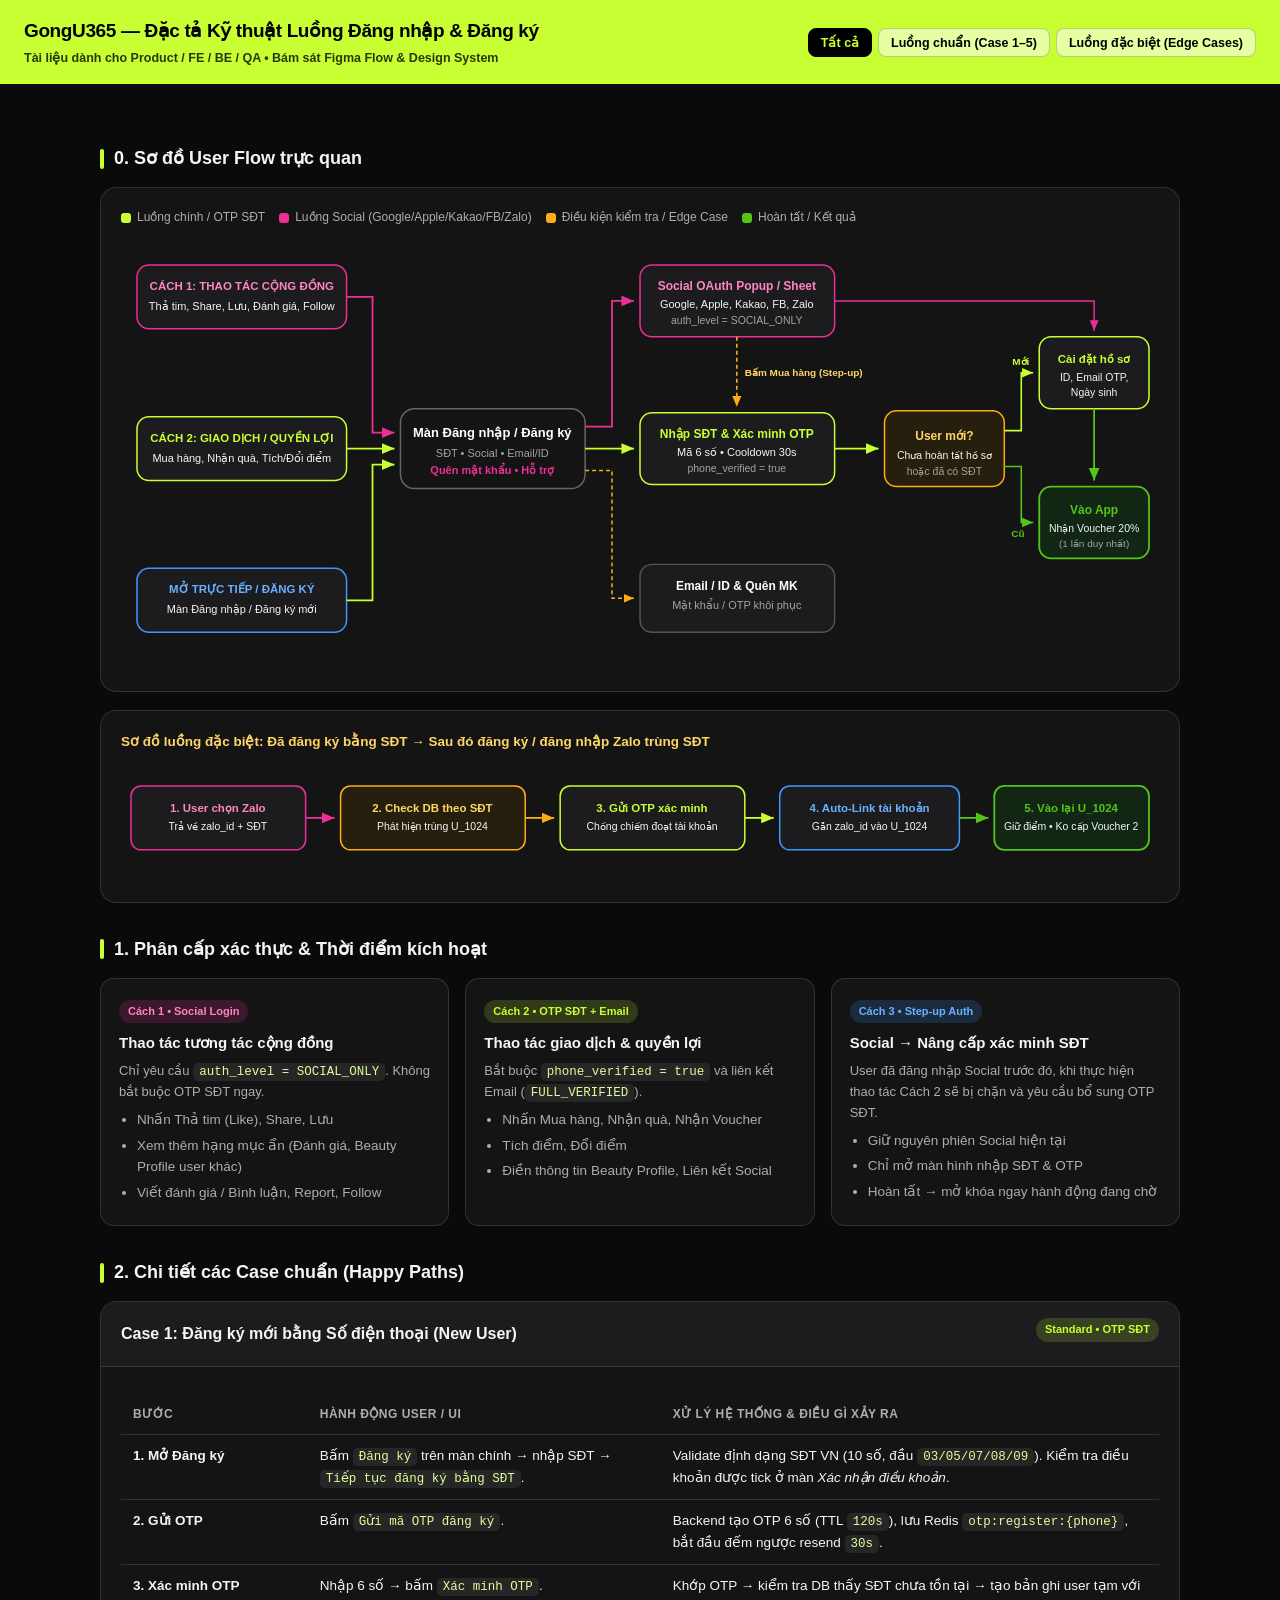
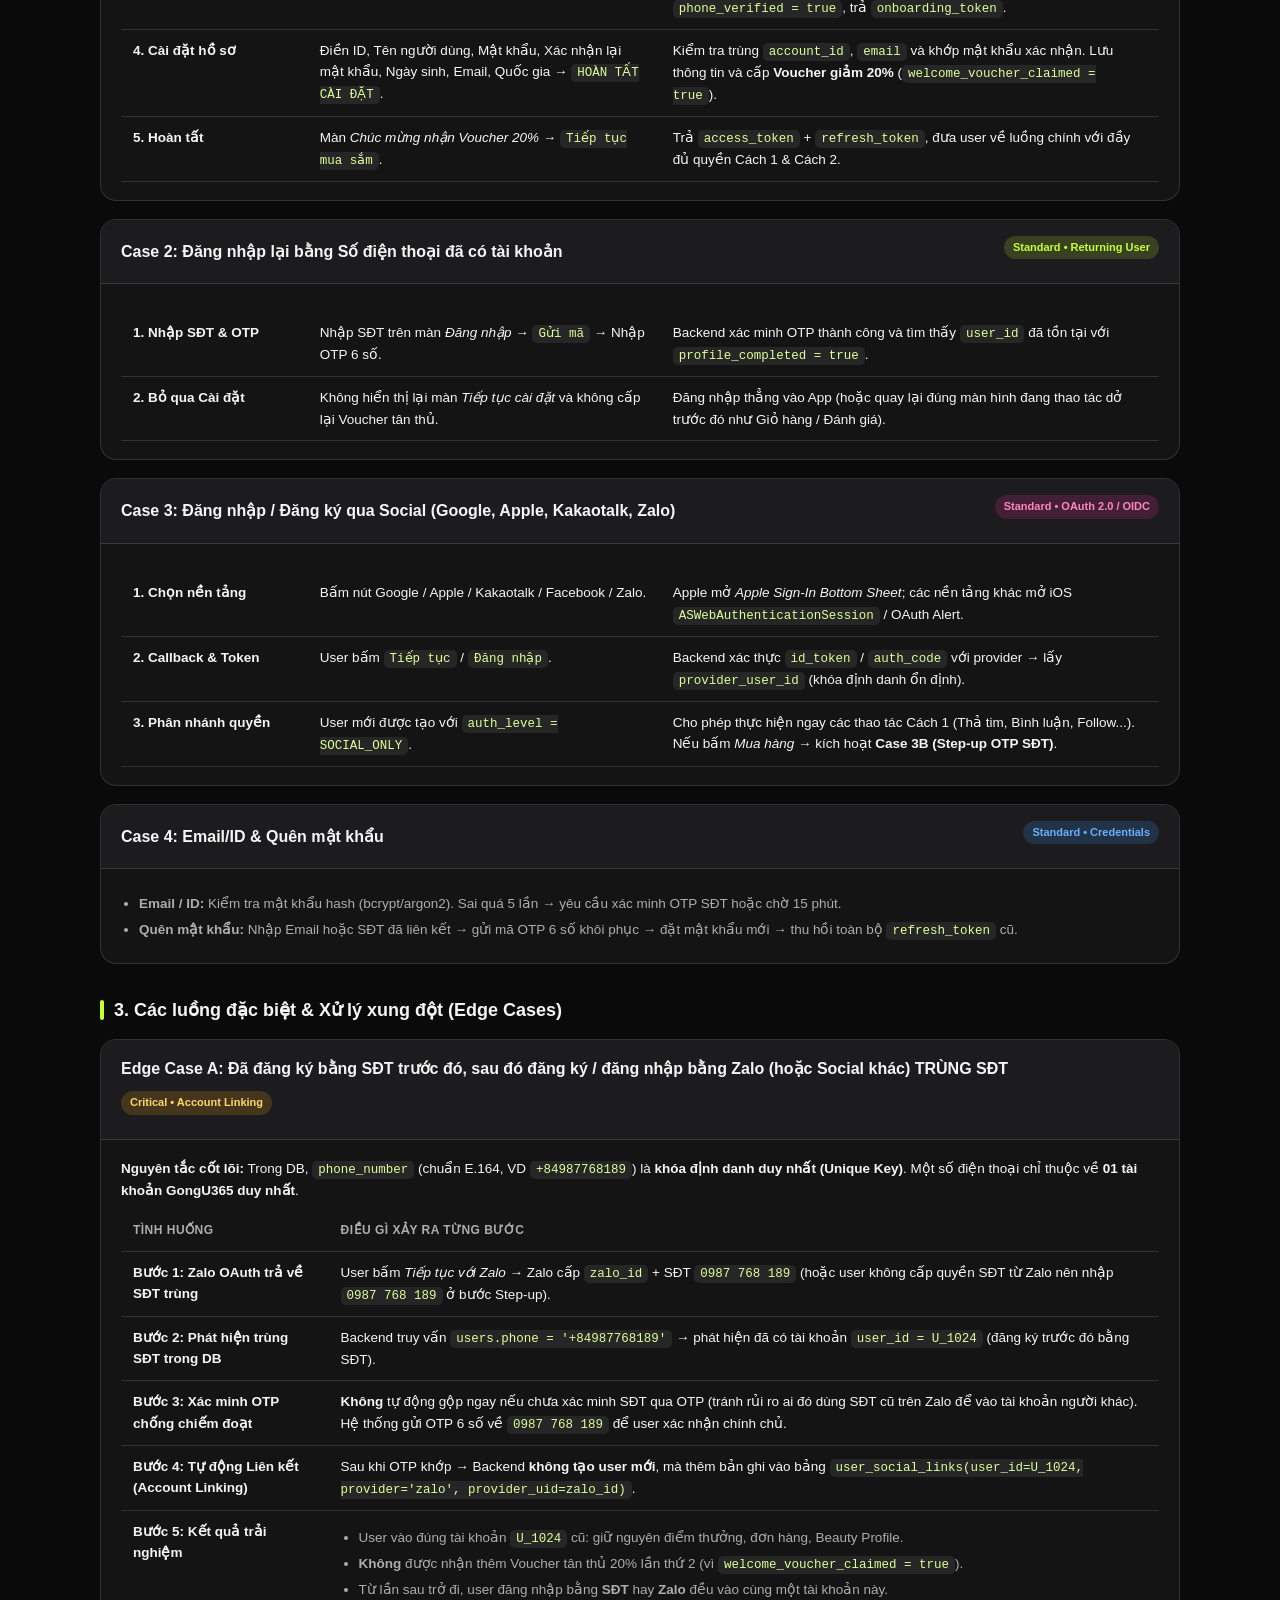
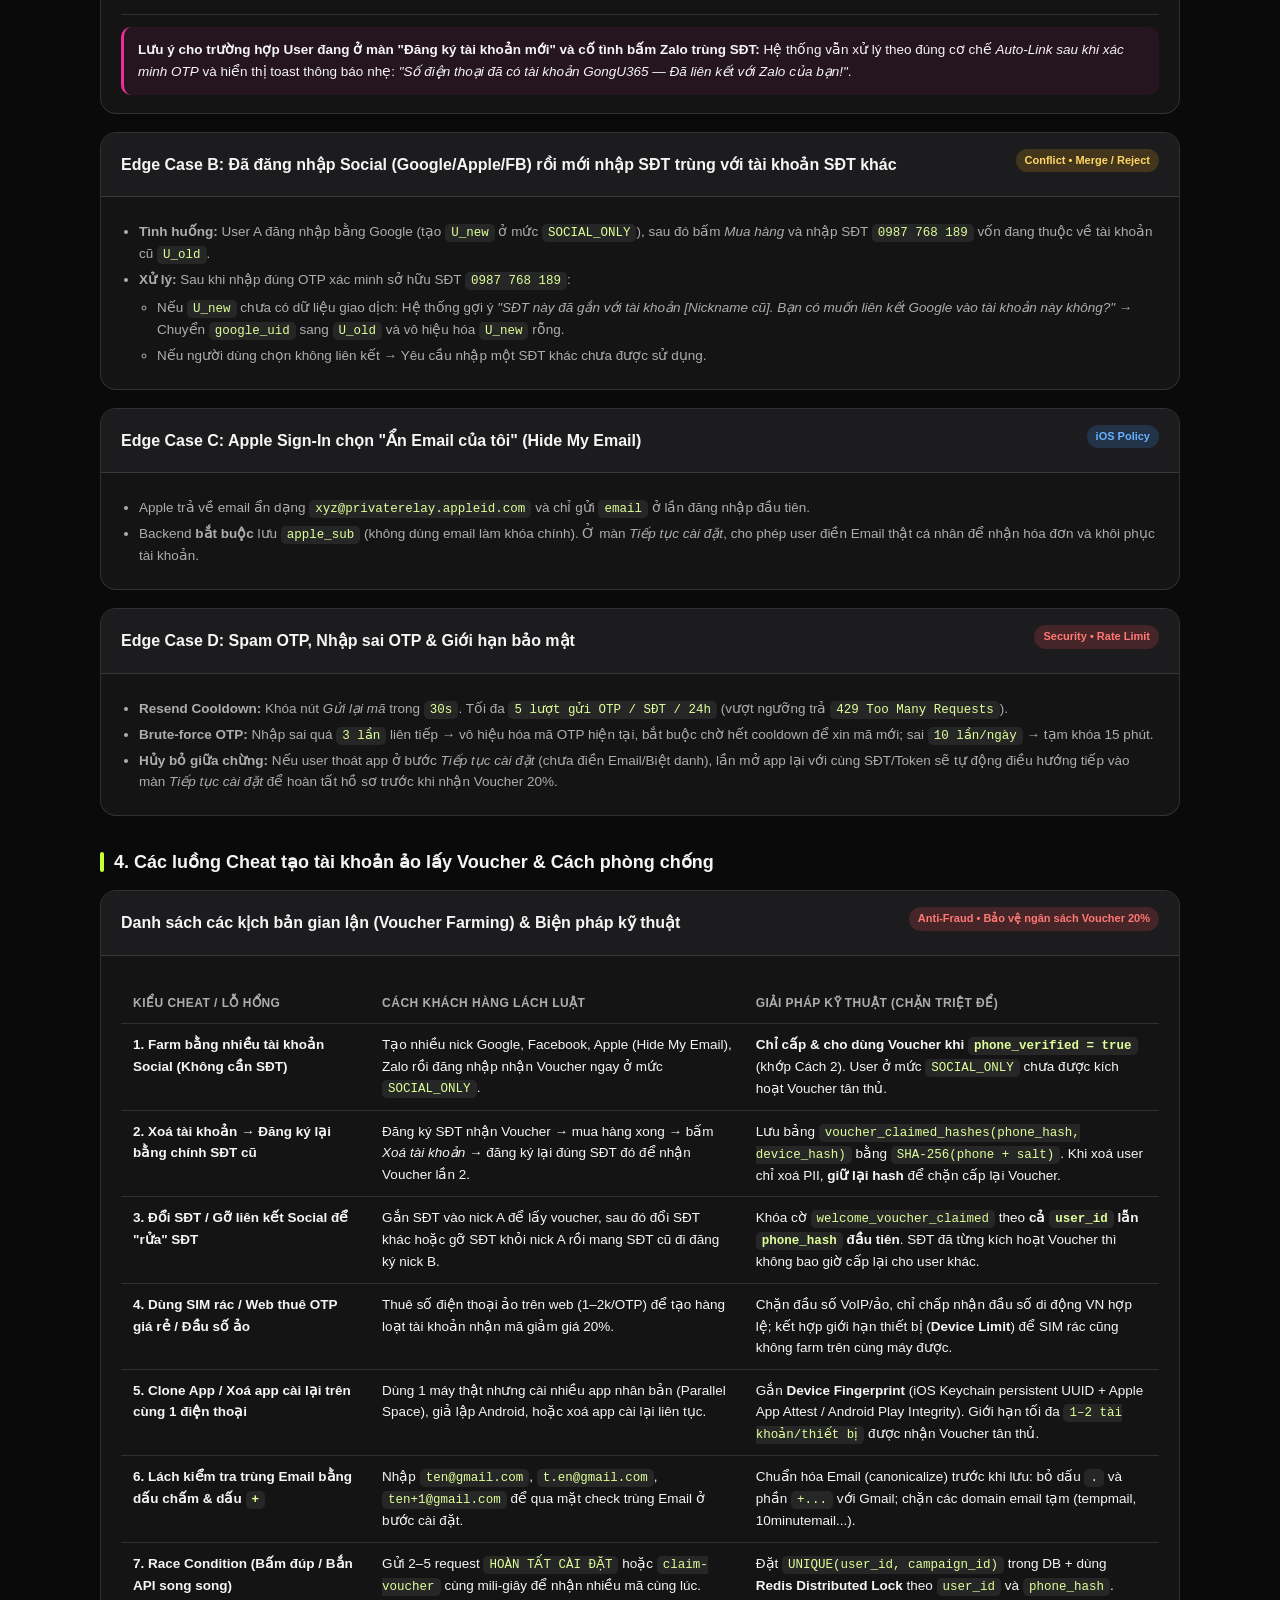
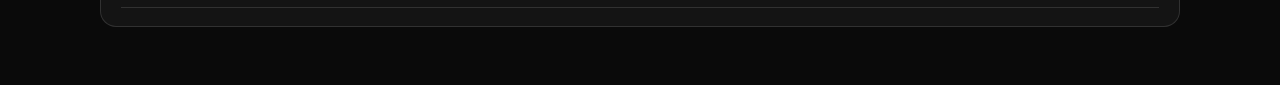
==== commit 07c0c989: "chore: remove Face ID toggle from login screen and spec" ====
--- a/tech-spec.html
+++ b/tech-spec.html
@@ -326,7 +326,7 @@
           <rect x="280" y="168" width="185" height="80" rx="14" fill="#141414" stroke="#ffffff" stroke-opacity="0.35" stroke-width="1.5"/>
           <text x="372" y="196" text-anchor="middle" fill="#ffffff" font-size="13" font-weight="800">Màn Đăng nhập / Đăng ký</text>
           <text x="372" y="216" text-anchor="middle" fill="#a3a3a3" font-size="11">SĐT • Social • Email/ID</text>
-          <text x="372" y="233" text-anchor="middle" fill="#eb2f96" font-size="11" font-weight="600">Face ID • Quên mật khẩu</text>
+          <text x="372" y="233" text-anchor="middle" fill="#eb2f96" font-size="11" font-weight="600">Quên mật khẩu • Hỗ trợ</text>
 
           <!-- Arrows Triggers -> Auth -->
           <path d="M226 56 L252 56 L252 192 L274 192" fill="none" stroke="#eb2f96" stroke-width="1.8" marker-end="url(#arr-pink)"/>
@@ -560,14 +560,13 @@
 
       <article class="case-card" data-group="standard">
         <div class="case-head">
-          <h3>Case 4 &amp; 5: Email/ID, Quên mật khẩu &amp; Face ID</h3>
-          <span class="badge blue">Standard • Credentials &amp; Biometric</span>
+          <h3>Case 4: Email/ID &amp; Quên mật khẩu</h3>
+          <span class="badge blue">Standard • Credentials</span>
         </div>
         <div class="case-body">
           <ul>
             <li><strong>Email / ID:</strong> Kiểm tra mật khẩu hash (bcrypt/argon2). Sai quá 5 lần → yêu cầu xác minh OTP SĐT hoặc chờ 15 phút.</li>
             <li><strong>Quên mật khẩu:</strong> Nhập Email hoặc SĐT đã liên kết → gửi mã OTP 6 số khôi phục → đặt mật khẩu mới → thu hồi toàn bộ <code>refresh_token</code> cũ.</li>
-            <li><strong>Face ID:</strong> Khi bật switch <em>Bật xác thực bằng Face ID</em>, app lưu <code>biometric_token</code> vào iOS Keychain / Android Keystore (có bảo vệ Secure Enclave). Lần mở app sau chỉ cần quét Face ID để đổi lấy <code>access_token</code> mới mà không cần nhập lại OTP.</li>
           </ul>
         </div>
       </article>
